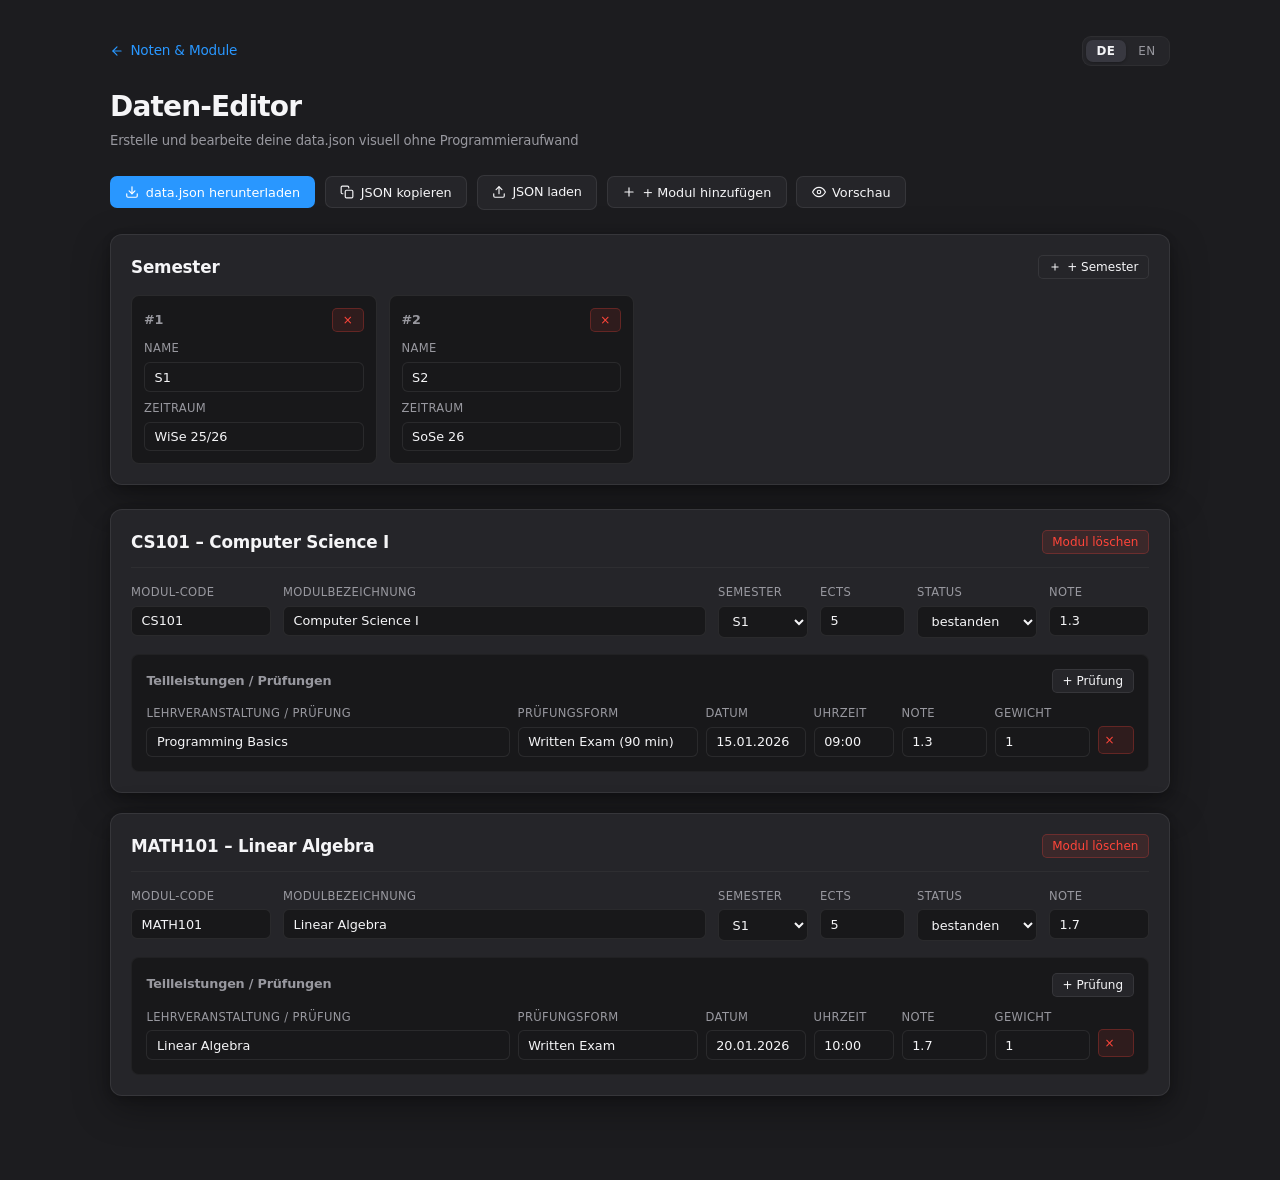
==== editor.html @ 687e47d4 "Initial commit" ====
<!DOCTYPE html>
<html lang="de">
<head>
  <meta charset="UTF-8">
  <meta name="viewport" content="width=device-width, initial-scale=1.0, viewport-fit=cover">
  <title>Data Editor – Noten &amp; Module</title>
  <link rel="icon" href="data:image/svg+xml,<svg xmlns=%22http://www.w3.org/2000/svg%22 viewBox=%220 0 100 100%22><text y=%22.9em%22 font-size=%2290%22>🎓</text></svg>">
  <link rel="stylesheet" href="style.css">
  <style>
    .editor-top-nav {
      display: flex;
      justify-content: space-between;
      align-items: center;
      margin-bottom: 1.25rem;
    }

    .nav-back-link {
      display: inline-flex;
      align-items: center;
      gap: 0.4rem;
      font-size: 0.85rem;
      font-weight: 500;
      color: var(--accent);
      text-decoration: none;
      transition: color 0.15s ease;
    }

    .nav-back-link:hover {
      color: var(--accent-hover);
    }

    .action-bar {
      display: flex;
      flex-wrap: wrap;
      gap: 0.6rem;
      margin-bottom: 1.5rem;
      align-items: center;
    }

    .btn {
      font-family: var(--font-system);
      font-size: 0.8rem;
      font-weight: 500;
      padding: 0.45rem 0.9rem;
      border-radius: 7px;
      cursor: pointer;
      display: inline-flex;
      align-items: center;
      gap: 0.4rem;
      transition: all 0.16s cubic-bezier(0.4, 0, 0.2, 1);
      border: 1px solid transparent;
      white-space: nowrap;
    }

    .btn-primary {
      background: var(--accent);
      color: #fff;
    }

    .btn-primary:hover {
      background: var(--accent-hover);
    }

    .btn-secondary {
      background: var(--bg-elevated);
      color: var(--fg);
      border-color: var(--border);
    }

    .btn-secondary:hover {
      background: var(--bg-hover);
      border-color: var(--border-focus);
    }

    .btn-danger {
      background: rgba(255, 69, 58, 0.1);
      color: #ff453a;
      border-color: rgba(255, 69, 58, 0.25);
    }

    .btn-danger:hover {
      background: rgba(255, 69, 58, 0.2);
    }

    .btn-sm {
      padding: 0.25rem 0.6rem;
      font-size: 0.75rem;
      border-radius: 5px;
    }

    .section-card {
      background: var(--bg-elevated);
      border: 1px solid var(--border);
      border-radius: 12px;
      padding: 1.25rem;
      margin-bottom: 1.5rem;
      box-shadow: var(--card-shadow);
    }

    .section-title {
      font-size: 1.05rem;
      font-weight: 700;
      margin-bottom: 1rem;
      display: flex;
      justify-content: space-between;
      align-items: center;
      color: var(--fg);
    }

    .semesters-grid {
      display: grid;
      grid-template-columns: repeat(auto-fill, minmax(200px, 1fr));
      gap: 0.75rem;
    }

    .semester-item {
      background: var(--bg-inset);
      border: 1px solid var(--border);
      border-radius: 8px;
      padding: 0.75rem;
      display: flex;
      flex-direction: column;
      gap: 0.5rem;
      position: relative;
    }

    .semester-item-header {
      display: flex;
      justify-content: space-between;
      align-items: center;
      font-size: 0.8rem;
      font-weight: 600;
      color: var(--fg-secondary);
    }

    .form-group {
      display: flex;
      flex-direction: column;
      gap: 0.3rem;
    }

    .form-label {
      font-size: 0.72rem;
      font-weight: 500;
      color: var(--fg-secondary);
      text-transform: uppercase;
      letter-spacing: 0.03em;
    }

    .form-input, .form-select {
      font-family: var(--font-system);
      font-size: 0.8rem;
      background: var(--bg-inset);
      color: var(--fg);
      border: 1px solid var(--border);
      border-radius: 6px;
      padding: 0.4rem 0.6rem;
      outline: none;
      transition: all 0.15s ease;
      width: 100%;
    }

    .form-input:focus, .form-select:focus {
      background: var(--bg-hover);
      border-color: var(--border-focus);
      box-shadow: 0 0 0 2px rgba(41, 151, 255, 0.2);
    }

    .module-card {
      background: var(--bg-elevated);
      border: 1px solid var(--border);
      border-radius: 12px;
      padding: 1.25rem;
      margin-bottom: 1.25rem;
      box-shadow: var(--card-shadow);
      display: flex;
      flex-direction: column;
      gap: 1rem;
    }

    .module-card-header {
      display: flex;
      justify-content: space-between;
      align-items: flex-start;
      border-bottom: 1px solid var(--border-subtle);
      padding-bottom: 0.75rem;
      gap: 1rem;
    }

    .module-card-title {
      font-size: 1.05rem;
      font-weight: 700;
      color: var(--fg);
    }

    .module-fields-grid {
      display: grid;
      grid-template-columns: 140px 1fr 90px 85px 120px 100px;
      gap: 0.75rem;
    }

    .sub-exams-container {
      background: var(--bg-inset);
      border: 1px solid var(--border-subtle);
      border-radius: 8px;
      padding: 0.9rem;
      display: flex;
      flex-direction: column;
      gap: 0.75rem;
    }

    .sub-exams-header {
      display: flex;
      justify-content: space-between;
      align-items: center;
      font-size: 0.8rem;
      font-weight: 600;
      color: var(--fg-secondary);
    }

    .sub-exam-row {
      display: grid;
      grid-template-columns: 1fr 180px 100px 80px 85px 95px 36px;
      gap: 0.5rem;
      align-items: center;
    }

    .preview-box {
      background: var(--bg-inset);
      border: 1px solid var(--border);
      border-radius: 8px;
      padding: 1rem;
      font-family: monospace;
      font-size: 0.78rem;
      color: var(--fg);
      max-height: 380px;
      overflow-y: auto;
      white-space: pre;
      line-height: 1.4;
    }

    .toast {
      position: fixed;
      bottom: 2rem;
      right: 2rem;
      background: var(--bg-active);
      color: var(--fg);
      border: 1px solid var(--border);
      padding: 0.65rem 1.1rem;
      border-radius: 8px;
      font-size: 0.85rem;
      font-weight: 500;
      box-shadow: 0 8px 24px rgba(0, 0, 0, 0.4);
      opacity: 0;
      transform: translateY(10px);
      transition: all 0.2s cubic-bezier(0.2, 0.8, 0.2, 1);
      pointer-events: none;
      z-index: 1000;
    }

    .toast.show {
      opacity: 1;
      transform: translateY(0);
    }

    @media (max-width: 900px) {
      .module-fields-grid {
        grid-template-columns: 1fr 1fr;
      }
      .sub-exam-row {
        grid-template-columns: 1fr 1fr;
        padding-bottom: 0.75rem;
        border-bottom: 1px solid var(--border-subtle);
      }
    }

    @media (max-width: 680px) {
      .module-fields-grid {
        grid-template-columns: 1fr;
      }
      .sub-exam-row {
        grid-template-columns: 1fr;
      }
      .action-bar {
        flex-direction: column;
        align-items: stretch;
      }
      .action-bar .btn {
        justify-content: center;
      }
    }
  </style>
</head>
<body>

  <div class="container">
    <div class="editor-top-nav">
      <a href="index.html" class="nav-back-link" id="navBackLink">
        <svg width="14" height="14" viewBox="0 0 24 24" fill="none" stroke="currentColor" stroke-width="2" stroke-linecap="round" stroke-linejoin="round">
          <line x1="19" y1="12" x2="5" y2="12"></line>
          <polyline points="12 19 5 12 12 5"></polyline>
        </svg>
        <span id="backText">Noten &amp; Module</span>
      </a>

      <div class="segmented-control lang-toggle" id="langToggle">
        <button class="seg-btn active" data-lang="de">DE</button>
        <button class="seg-btn" data-lang="en">EN</button>
      </div>
    </div>

    <header class="page-header">
      <div>
        <h1 id="pageTitle">Daten-Editor</h1>
        <p class="subtitle" id="pageSubtitle">Erstelle und bearbeite deine data.json visuell ohne Programmieraufwand</p>
      </div>
    </header>

    <div class="action-bar">
      <button class="btn btn-primary" id="btnDownload">
        <svg width="14" height="14" viewBox="0 0 24 24" fill="none" stroke="currentColor" stroke-width="2" stroke-linecap="round" stroke-linejoin="round">
          <path d="M21 15v4a2 2 0 0 1-2 2H5a2 2 0 0 1-2-2v-4"></path>
          <polyline points="7 10 12 15 17 10"></polyline>
          <line x1="12" y1="15" x2="12" y2="3"></line>
        </svg>
        <span id="btnDownloadText">data.json herunterladen</span>
      </button>

      <button class="btn btn-secondary" id="btnCopy">
        <svg width="14" height="14" viewBox="0 0 24 24" fill="none" stroke="currentColor" stroke-width="2" stroke-linecap="round" stroke-linejoin="round">
          <rect x="9" y="9" width="13" height="13" rx="2" ry="2"></rect>
          <path d="M5 15H4a2 2 0 0 1-2-2V4a2 2 0 0 1 2-2h9a2 2 0 0 1 2 2v1"></path>
        </svg>
        <span id="btnCopyText">JSON kopieren</span>
      </button>

      <label class="btn btn-secondary" style="cursor: pointer;">
        <svg width="14" height="14" viewBox="0 0 24 24" fill="none" stroke="currentColor" stroke-width="2" stroke-linecap="round" stroke-linejoin="round">
          <path d="M21 15v4a2 2 0 0 1-2 2H5a2 2 0 0 1-2-2v-4"></path>
          <polyline points="17 8 12 3 7 8"></polyline>
          <line x1="12" y1="3" x2="12" y2="15"></line>
        </svg>
        <span id="btnImportText">JSON laden</span>
        <input type="file" id="fileInput" accept=".json" style="display: none;">
      </label>

      <button class="btn btn-secondary" id="btnAddModule">
        <svg width="14" height="14" viewBox="0 0 24 24" fill="none" stroke="currentColor" stroke-width="2" stroke-linecap="round" stroke-linejoin="round">
          <line x1="12" y1="5" x2="12" y2="19"></line>
          <line x1="5" y1="12" x2="19" y2="12"></line>
        </svg>
        <span id="btnAddModuleText">+ Modul hinzufügen</span>
      </button>

      <button class="btn btn-secondary" id="btnTogglePreview">
        <svg width="14" height="14" viewBox="0 0 24 24" fill="none" stroke="currentColor" stroke-width="2" stroke-linecap="round" stroke-linejoin="round">
          <path d="M1 12s4-8 11-8 11 8 11 8-4 8-11 8-11-8-11-8z"></path>
          <circle cx="12" cy="12" r="3"></circle>
        </svg>
        <span id="btnPreviewText">Vorschau</span>
      </button>
    </div>

    <section class="section-card">
      <div class="section-title">
        <span id="semestersTitle">Semester</span>
        <button class="btn btn-secondary btn-sm" id="btnAddSemester">
          <svg width="12" height="12" viewBox="0 0 24 24" fill="none" stroke="currentColor" stroke-width="2">
            <line x1="12" y1="5" x2="12" y2="19"></line>
            <line x1="5" y1="12" x2="19" y2="12"></line>
          </svg>
          <span id="btnAddSemesterText">+ Semester</span>
        </button>
      </div>
      <div class="semesters-grid" id="semestersContainer"></div>
    </section>

    <section id="modulesContainer"></section>

    <section class="section-card" id="previewSection" style="display: none;">
      <div class="section-title">
        <span>JSON Preview</span>
      </div>
      <div class="preview-box" id="jsonPreview"></div>
    </section>
  </div>

  <div class="toast" id="toast"></div>

  <script>
    let currentLang = localStorage.getItem('lang') || 'de';

    const I18N = {
      de: {
        back: 'Noten & Module',
        title: 'Daten-Editor',
        subtitle: 'Erstelle und bearbeite deine data.json visuell ohne Programmieraufwand',
        downloadJson: 'data.json herunterladen',
        copyJson: 'JSON kopieren',
        importJson: 'JSON laden',
        addModule: '+ Modul hinzufügen',
        previewJson: 'Vorschau',
        hidePreview: 'Vorschau ausblenden',
        semestersTitle: 'Semester',
        addSemester: '+ Semester',
        semesterName: 'Name',
        semesterPeriod: 'Zeitraum',
        moduleCode: 'Modul-Code',
        moduleName: 'Modulbezeichnung',
        semester: 'Semester',
        ects: 'ECTS',
        status: 'Status',
        grade: 'Note',
        statusPassed: 'bestanden',
        statusRecognized: 'anerkannt',
        statusOpen: 'offen',
        subExams: 'Teilleistungen / Prüfungen',
        addExam: '+ Prüfung',
        examName: 'Lehrveranstaltung / Prüfung',
        examFormat: 'Prüfungsform',
        examDate: 'Datum',
        examTime: 'Uhrzeit',
        examGrade: 'Note',
        examWeight: 'Gewicht',
        deleteModule: 'Modul löschen',
        deleteExam: 'Löschen',
        deleteSemester: 'Löschen',
        copied: 'data.json in die Zwischenablage kopiert!',
        imported: 'JSON-Datei erfolgreich geladen!',
        invalidJson: 'Fehler: Ungültiges JSON-Format.'
      },
      en: {
        back: 'Grades & Modules',
        title: 'Data Editor',
        subtitle: 'Visually create and customize your data.json without writing code',
        downloadJson: 'Download data.json',
        copyJson: 'Copy JSON',
        importJson: 'Load JSON',
        addModule: '+ Add Module',
        previewJson: 'Preview JSON',
        hidePreview: 'Hide Preview',
        semestersTitle: 'Semesters',
        addSemester: '+ Semester',
        semesterName: 'Name',
        semesterPeriod: 'Period',
        moduleCode: 'Module Code',
        moduleName: 'Module Title',
        semester: 'Semester',
        ects: 'ECTS',
        status: 'Status',
        grade: 'Grade',
        statusPassed: 'passed',
        statusRecognized: 'recognized',
        statusOpen: 'pending',
        subExams: 'Sub-assessments / Exams',
        addExam: '+ Exam',
        examName: 'Course / Exam Title',
        examFormat: 'Assessment Format',
        examDate: 'Date',
        examTime: 'Time',
        examGrade: 'Grade',
        examWeight: 'Weight',
        deleteModule: 'Delete Module',
        deleteExam: 'Delete',
        deleteSemester: 'Delete',
        copied: 'data.json copied to clipboard!',
        imported: 'JSON file loaded successfully!',
        invalidJson: 'Error: Invalid JSON format.'
      }
    };

    function t(key) {
      const dict = I18N[currentLang] || I18N.de;
      return dict[key] || I18N.de[key] || key;
    }

    let state = {
      semesters: [
        { id: 1, name: "S1", period: "WiSe 25/26" },
        { id: 2, name: "S2", period: "SoSe 26" }
      ],
      modules: [
        {
          code: "CS101",
          name: "Computer Science I",
          semester: 1,
          ects: 5,
          grade: "1.3",
          status: "bestanden",
          subjects: [
            {
              name: "Programming Basics",
              format: "Written Exam (90 min)",
              date: "15.01.2026",
              time: "09:00",
              grade: "1.3",
              weight: 1.0
            }
          ]
        },
        {
          code: "MATH101",
          name: "Linear Algebra",
          semester: 1,
          ects: 5,
          grade: "1.7",
          status: "bestanden",
          subjects: [
            {
              name: "Linear Algebra",
              format: "Written Exam",
              date: "20.01.2026",
              time: "10:00",
              grade: "1.7",
              weight: 1.0
            }
          ]
        }
      ]
    };

    function showToast(msg) {
      const el = document.getElementById('toast');
      el.textContent = msg;
      el.classList.add('show');
      setTimeout(() => el.classList.remove('show'), 2400);
    }

    function applyTranslations() {
      document.documentElement.lang = currentLang;
      document.title = `${t('title')} – ${t('back')}`;
      document.getElementById('backText').textContent = t('back');
      document.getElementById('pageTitle').textContent = t('title');
      document.getElementById('pageSubtitle').textContent = t('subtitle');
      document.getElementById('btnDownloadText').textContent = t('downloadJson');
      document.getElementById('btnCopyText').textContent = t('copyJson');
      document.getElementById('btnImportText').textContent = t('importJson');
      document.getElementById('btnAddModuleText').textContent = t('addModule');
      document.getElementById('semestersTitle').textContent = t('semestersTitle');
      document.getElementById('btnAddSemesterText').textContent = t('addSemester');

      const isPreviewOpen = document.getElementById('previewSection').style.display !== 'none';
      document.getElementById('btnPreviewText').textContent = isPreviewOpen ? t('hidePreview') : t('previewJson');

      document.querySelectorAll('#langToggle .seg-btn').forEach(b => {
        b.classList.toggle('active', b.getAttribute('data-lang') === currentLang);
      });
    }

    function renderSemesters() {
      const container = document.getElementById('semestersContainer');
      container.innerHTML = state.semesters.map((s, idx) => `
        <div class="semester-item">
          <div class="semester-item-header">
            <span>#${s.id}</span>
            <button class="btn btn-danger btn-sm" onclick="removeSemester(${idx})" title="${t('deleteSemester')}">
              &times;
            </button>
          </div>
          <div class="form-group">
            <label class="form-label">${t('semesterName')}</label>
            <input type="text" class="form-input" value="${s.name || ''}" placeholder="z.B. S1" oninput="updateSemester(${idx}, 'name', this.value)">
          </div>
          <div class="form-group">
            <label class="form-label">${t('semesterPeriod')}</label>
            <input type="text" class="form-input" value="${s.period || ''}" placeholder="z.B. WiSe 25/26" oninput="updateSemester(${idx}, 'period', this.value)">
          </div>
        </div>
      `).join('');
    }

    function updateSemester(idx, field, val) {
      state.semesters[idx][field] = val;
      updatePreview();
    }

    function addSemester() {
      const nextId = state.semesters.length > 0 ? Math.max(...state.semesters.map(s => s.id)) + 1 : 1;
      state.semesters.push({ id: nextId, name: `S${nextId}`, period: "" });
      renderSemesters();
      renderModules();
      updatePreview();
    }

    function removeSemester(idx) {
      state.semesters.splice(idx, 1);
      renderSemesters();
      renderModules();
      updatePreview();
    }

    function renderModules() {
      const container = document.getElementById('modulesContainer');
      container.innerHTML = state.modules.map((m, mIdx) => {
        const semesterOptions = state.semesters.map(s => `
          <option value="${s.id}" ${Number(m.semester) === Number(s.id) ? 'selected' : ''}>${s.name || 'S' + s.id}</option>
        `).join('');

        const subRows = (m.subjects || []).map((sub, sIdx) => `
          <div class="sub-exam-row">
            <div class="form-group">
              <label class="form-label">${t('examName')}</label>
              <input type="text" class="form-input" value="${sub.name || ''}" placeholder="${t('examName')}" oninput="updateSubExam(${mIdx}, ${sIdx}, 'name', this.value)">
            </div>
            <div class="form-group">
              <label class="form-label">${t('examFormat')}</label>
              <input type="text" class="form-input" value="${sub.format || ''}" placeholder="Klausur / Projekt" oninput="updateSubExam(${mIdx}, ${sIdx}, 'format', this.value)">
            </div>
            <div class="form-group">
              <label class="form-label">${t('examDate')}</label>
              <input type="text" class="form-input" value="${sub.date || ''}" placeholder="15.01.2026" oninput="updateSubExam(${mIdx}, ${sIdx}, 'date', this.value)">
            </div>
            <div class="form-group">
              <label class="form-label">${t('examTime')}</label>
              <input type="text" class="form-input" value="${sub.time || ''}" placeholder="09:00" oninput="updateSubExam(${mIdx}, ${sIdx}, 'time', this.value)">
            </div>
            <div class="form-group">
              <label class="form-label">${t('examGrade')}</label>
              <input type="text" class="form-input" value="${sub.grade || ''}" placeholder="1.3" oninput="updateSubExam(${mIdx}, ${sIdx}, 'grade', this.value)">
            </div>
            <div class="form-group">
              <label class="form-label">${t('examWeight')}</label>
              <input type="number" step="0.05" min="0" max="1" class="form-input" value="${sub.weight !== undefined ? sub.weight : 1}" oninput="updateSubExam(${mIdx}, ${sIdx}, 'weight', parseFloat(this.value) || 0)">
            </div>
            <button class="btn btn-danger btn-sm" style="margin-top: 1.15rem; height: 28px; padding: 0 6px;" onclick="removeSubExam(${mIdx}, ${sIdx})" title="${t('deleteExam')}">&times;</button>
          </div>
        `).join('');

        return `
          <div class="module-card">
            <div class="module-card-header">
              <div>
                <div class="module-card-title">${m.code || 'CODE'} – ${m.name || t('moduleName')}</div>
              </div>
              <button class="btn btn-danger btn-sm" onclick="removeModule(${mIdx})">
                ${t('deleteModule')}
              </button>
            </div>

            <div class="module-fields-grid">
              <div class="form-group">
                <label class="form-label">${t('moduleCode')}</label>
                <input type="text" class="form-input" value="${m.code || ''}" placeholder="CS101" oninput="updateModule(${mIdx}, 'code', this.value)">
              </div>
              <div class="form-group">
                <label class="form-label">${t('moduleName')}</label>
                <input type="text" class="form-input" value="${m.name || ''}" placeholder="Computer Science I" oninput="updateModule(${mIdx}, 'name', this.value)">
              </div>
              <div class="form-group">
                <label class="form-label">${t('semester')}</label>
                <select class="form-select" onchange="updateModule(${mIdx}, 'semester', parseInt(this.value, 10))">
                  ${semesterOptions}
                </select>
              </div>
              <div class="form-group">
                <label class="form-label">${t('ects')}</label>
                <input type="number" class="form-input" value="${m.ects || 5}" oninput="updateModule(${mIdx}, 'ects', parseInt(this.value, 10) || 0)">
              </div>
              <div class="form-group">
                <label class="form-label">${t('status')}</label>
                <select class="form-select" onchange="updateModule(${mIdx}, 'status', this.value)">
                  <option value="bestanden" ${m.status === 'bestanden' ? 'selected' : ''}>${t('statusPassed')}</option>
                  <option value="anerkannt" ${m.status === 'anerkannt' ? 'selected' : ''}>${t('statusRecognized')}</option>
                  <option value="offen" ${m.status === 'offen' ? 'selected' : ''}>${t('statusOpen')}</option>
                </select>
              </div>
              <div class="form-group">
                <label class="form-label">${t('grade')}</label>
                <input type="text" class="form-input" value="${m.grade || ''}" placeholder="1.4" oninput="updateModule(${mIdx}, 'grade', this.value)">
              </div>
            </div>

            <div class="sub-exams-container">
              <div class="sub-exams-header">
                <span>${t('subExams')}</span>
                <button class="btn btn-secondary btn-sm" onclick="addSubExam(${mIdx})">
                  ${t('addExam')}
                </button>
              </div>
              ${subRows}
            </div>
          </div>
        `;
      }).join('');
    }

    function updateModule(mIdx, field, val) {
      state.modules[mIdx][field] = val;
      updatePreview();
    }

    function addModule() {
      const firstSem = state.semesters.length > 0 ? state.semesters[0].id : 1;
      state.modules.push({
        code: "NEW" + (state.modules.length + 1),
        name: "New Module",
        semester: firstSem,
        ects: 5,
        grade: "",
        status: "bestanden",
        subjects: [
          {
            name: "Course 1",
            format: "Exam",
            date: "",
            time: "",
            grade: "",
            weight: 1.0
          }
        ]
      });
      renderModules();
      updatePreview();
    }

    function removeModule(mIdx) {
      state.modules.splice(mIdx, 1);
      renderModules();
      updatePreview();
    }

    function addSubExam(mIdx) {
      state.modules[mIdx].subjects = state.modules[mIdx].subjects || [];
      state.modules[mIdx].subjects.push({
        name: "Course Part",
        format: "Exam",
        date: "",
        time: "",
        grade: "",
        weight: 1.0
      });
      renderModules();
      updatePreview();
    }

    function updateSubExam(mIdx, sIdx, field, val) {
      state.modules[mIdx].subjects[sIdx][field] = val;
      updatePreview();
    }

    function removeSubExam(mIdx, sIdx) {
      state.modules[mIdx].subjects.splice(sIdx, 1);
      renderModules();
      updatePreview();
    }

    function getCleanData() {
      return {
        semesters: state.semesters.map(s => ({
          id: Number(s.id),
          name: s.name || `S${s.id}`,
          period: s.period || ""
        })),
        modules: state.modules.map(m => ({
          code: m.code || "",
          name: m.name || "",
          semester: Number(m.semester) || 1,
          ects: Number(m.ects) || 0,
          grade: m.grade || "",
          status: m.status || "bestanden",
          subjects: (m.subjects || []).map(sub => ({
            name: sub.name || "",
            format: sub.format || "",
            date: sub.date || "",
            time: sub.time || "",
            grade: sub.grade || "",
            weight: sub.weight !== undefined ? Number(sub.weight) : 1
          }))
        }))
      };
    }

    function updatePreview() {
      const pre = document.getElementById('jsonPreview');
      if (pre) {
        pre.textContent = JSON.stringify(getCleanData(), null, 2);
      }
    }

    document.addEventListener('DOMContentLoaded', () => {
      applyTranslations();
      renderSemesters();
      renderModules();
      updatePreview();

      document.getElementById('langToggle').addEventListener('click', (e) => {
        const btn = e.target.closest('.seg-btn');
        if (!btn) return;
        const newLang = btn.getAttribute('data-lang');
        if (newLang === currentLang) return;
        currentLang = newLang;
        localStorage.setItem('lang', currentLang);
        applyTranslations();
        renderSemesters();
        renderModules();
      });

      document.getElementById('btnAddSemester').addEventListener('click', addSemester);
      document.getElementById('btnAddModule').addEventListener('click', addModule);

      document.getElementById('btnTogglePreview').addEventListener('click', () => {
        const sec = document.getElementById('previewSection');
        const isHidden = sec.style.display === 'none';
        sec.style.display = isHidden ? 'block' : 'none';
        document.getElementById('btnPreviewText').textContent = isHidden ? t('hidePreview') : t('previewJson');
        if (isHidden) updatePreview();
      });

      document.getElementById('btnCopy').addEventListener('click', () => {
        const dataStr = JSON.stringify(getCleanData(), null, 2);
        navigator.clipboard.writeText(dataStr).then(() => {
          showToast(t('copied'));
        });
      });

      document.getElementById('btnDownload').addEventListener('click', () => {
        const dataStr = JSON.stringify(getCleanData(), null, 2);
        const blob = new Blob([dataStr], { type: 'application/json' });
        const url = URL.createObjectURL(blob);
        const a = document.createElement('a');
        a.href = url;
        a.download = 'data.json';
        a.click();
        URL.revokeObjectURL(url);
      });

      document.getElementById('fileInput').addEventListener('change', (e) => {
        const file = e.target.files[0];
        if (!file) return;
        const reader = new FileReader();
        reader.onload = (evt) => {
          try {
            const parsed = JSON.parse(evt.target.result);
            if (!parsed.modules || !Array.isArray(parsed.modules)) {
              throw new Error('Missing modules');
            }
            state.semesters = Array.isArray(parsed.semesters) ? parsed.semesters : [];
            state.modules = parsed.modules;
            renderSemesters();
            renderModules();
            updatePreview();
            showToast(t('imported'));
          } catch (err) {
            alert(t('invalidJson'));
          }
        };
        reader.readAsText(file);
      });
    });
  </script>
</body>
</html>
---- style.css ----
:root {
      --bg: #1c1c1f;
      --bg-elevated: #252529;
      --bg-hover: #2f2f35;
      --bg-inset: #18181a;
      --bg-active: #383840;

      --fg: #f5f5f7;
      --fg-secondary: #98989f;
      --fg-tertiary: #686870;

      --border: rgba(255, 255, 255, 0.08);
      --border-subtle: rgba(255, 255, 255, 0.04);
      --border-focus: rgba(41, 151, 255, 0.6);

      --accent: #2997ff;
      --accent-hover: #47a6ff;
      --accent-subtle: rgba(41, 151, 255, 0.12);

      --status-green: #30d158;
      --status-green-bg: rgba(48, 209, 88, 0.12);

      --status-orange: #ff9f0a;
      --status-orange-bg: rgba(255, 159, 10, 0.12);

      --card-shadow: 0 12px 36px rgba(0, 0, 0, 0.35), 0 2px 8px rgba(0, 0, 0, 0.2);

      
      --font-system: -apple-system, BlinkMacSystemFont, "SF Pro Text", "SF Pro Display", -ui-sans-serif, system-ui, sans-serif;
    }

    * {
      box-sizing: border-box;
      margin: 0;
      padding: 0;
      -webkit-tap-highlight-color: transparent;
    }

    body {
      font-family: var(--font-system);
      background-color: var(--bg);
      color: var(--fg);
      line-height: 1.47059;
      letter-spacing: -0.012em;
      padding: 2.25rem 1.25rem 4rem;
      -webkit-font-smoothing: antialiased;
      -moz-osx-font-smoothing: grayscale;
    }

    .container {
      max-width: 1060px;
      margin: 0 auto;
    }

    .tabular {
      font-variant-numeric: tabular-nums;
      letter-spacing: -0.01em;
    }

    
    header.page-header {
      display: flex;
      justify-content: space-between;
      align-items: flex-start;
      margin-bottom: 1.5rem;
      gap: 1rem;
    }

    h1 {
      font-size: 1.75rem;
      font-weight: 700;
      letter-spacing: -0.03em;
      color: var(--fg);
    }

    .subtitle {
      font-size: 0.825rem;
      color: var(--fg-secondary);
      margin-top: 0.25rem;
    }

    .lang-toggle .seg-btn {
      padding: 0.25rem 0.65rem;
      font-size: 0.745rem;
      letter-spacing: 0.04em;
    }

    
    .controls-wrapper {
      display: flex;
      flex-direction: column;
      gap: 0.75rem;
      margin-bottom: 1.25rem;
    }

    .segmented-control {
      display: inline-flex;
      background: var(--bg-elevated);
      border: 1px solid var(--border-subtle);
      padding: 3px;
      border-radius: 9px;
      gap: 2px;
      max-width: 100%;
    }

    .segmented-control.scrollable {
      overflow-x: auto;
      scrollbar-width: none;
      -webkit-overflow-scrolling: touch;
    }

    .segmented-control.scrollable::-webkit-scrollbar {
      display: none;
    }

    .seg-btn {
      font-family: var(--font-system);
      background: transparent;
      border: none;
      color: var(--fg-secondary);
      padding: 0.42rem 1rem;
      border-radius: 7px;
      font-size: 0.8rem;
      font-weight: 500;
      cursor: pointer;
      white-space: nowrap;
      transition: all 0.16s cubic-bezier(0.4, 0, 0.2, 1);
    }

    .seg-btn:hover {
      color: var(--fg);
    }

    .seg-btn.active {
      background: var(--bg-active);
      color: var(--fg);
      font-weight: 600;
      box-shadow: 0 1px 3px rgba(0, 0, 0, 0.3);
    }

    .sub-toolbar {
      display: flex;
      justify-content: space-between;
      align-items: center;
      flex-wrap: wrap;
      gap: 0.75rem;
    }

    .search-box {
      position: relative;
      flex-grow: 1;
      max-width: 240px;
    }

    .search-input {
      width: 100%;
      background: var(--bg-elevated);
      border: 1px solid var(--border);
      color: var(--fg);
      padding: 0.4rem 0.75rem 0.4rem 2rem;
      border-radius: 8px;
      font-size: 0.8rem;
      font-family: var(--font-system);
      outline: none;
      transition: all 0.2s ease;
    }

    .search-input::placeholder {
      color: var(--fg-tertiary);
    }

    .search-input:focus {
      background: var(--bg-hover);
      border-color: var(--border-focus);
      box-shadow: 0 0 0 3px rgba(41, 151, 255, 0.2);
    }

    .search-icon {
      position: absolute;
      left: 0.65rem;
      top: 50%;
      transform: translateY(-50%);
      width: 13px;
      height: 13px;
      color: var(--fg-tertiary);
      pointer-events: none;
    }

    
    .card {
      background: var(--bg-elevated);
      border: 1px solid var(--border);
      border-radius: 12px;
      box-shadow: var(--card-shadow);
      overflow: hidden;
      margin-bottom: 1.25rem;
    }

    .table-scroll-wrapper {
      width: 100%;
      overflow-x: auto;
      -webkit-overflow-scrolling: touch;
    }

    table {
      width: 100%;
      border-collapse: collapse;
      table-layout: fixed;
      font-size: 0.835rem;
      text-align: left;
    }

    
    .tbl-exams { min-width: 900px; }
    .tbl-exams col.c-date   { width: 95px; }
    .tbl-exams col.c-time   { width: 95px; }
    .tbl-exams col.c-subj   { width: auto; min-width: 210px; }
    .tbl-exams col.c-mod    { width: 100px; }
    .tbl-exams col.c-form   { width: 255px; }
    .tbl-exams col.c-grade  { width: 145px; }

    
    .tbl-modules { min-width: 900px; }
    .tbl-modules col.c-code   { width: 115px; }
    .tbl-modules col.c-name   { width: auto; min-width: 360px; }
    .tbl-modules col.c-sem    { width: 75px; }
    .tbl-modules col.c-ects   { width: 85px; }
    .tbl-modules col.c-grade  { width: 140px; }
    .tbl-modules col.c-action { width: 95px; }

    tfoot tr.summary-row td {
      background: var(--bg-inset);
      border-top: 1px solid var(--border);
      font-weight: 600;
      font-size: 0.8rem;
      color: var(--fg);
      padding: 0.65rem 0.9rem;
    }

    thead th {
      background: var(--bg-inset);
      color: var(--fg-secondary);
      font-weight: 600;
      text-transform: uppercase;
      font-size: 0.685rem;
      letter-spacing: 0.05em;
      padding: 0.65rem 0.9rem;
      border-bottom: 1px solid var(--border);
      user-select: none;
    }

    tr.semester-group-header td {
      background: rgba(255, 255, 255, 0.02);
      font-weight: 600;
      font-size: 0.775rem;
      color: var(--fg);
      padding: 0.55rem 0.9rem;
      border-top: 1px solid var(--border);
      border-bottom: 1px solid var(--border-subtle);
    }

    tbody tr.main-row {
      border-bottom: 1px solid var(--border-subtle);
      transition: background-color 0.15s ease;
    }

    tbody tr.main-row:last-child {
      border-bottom: none;
    }

    tbody tr.main-row:hover {
      background-color: var(--bg-hover);
    }

    tbody td {
      padding: 0.75rem 0.9rem;
      vertical-align: middle;
      line-height: 1.35;
    }

    .cell-wrap {
      white-space: normal;
      word-break: normal;
      overflow-wrap: break-word;
      hyphens: auto;
    }

    .cell-nowrap {
      white-space: nowrap;
    }

    .text-secondary {
      color: var(--fg-secondary);
      font-size: 0.785rem;
    }

    .text-tertiary {
      color: var(--fg-tertiary);
    }

    .font-semibold {
      font-weight: 600;
      color: var(--fg);
    }

    
    .code-link {
      font-family: var(--font-system);
      font-size: 0.775rem;
      font-weight: 600;
      color: var(--accent);
      background: var(--accent-subtle);
      border: 1px solid rgba(41, 151, 255, 0.22);
      padding: 0.18rem 0.45rem;
      border-radius: 5px;
      cursor: pointer;
      display: inline-block;
      transition: all 0.15s ease;
      white-space: nowrap;
    }

    .code-link:hover {
      background: rgba(41, 151, 255, 0.25);
      color: var(--accent-hover);
      border-color: rgba(41, 151, 255, 0.4);
    }

    .subj-link {
      font-family: var(--font-system);
      font-size: 0.835rem;
      font-weight: 600;
      color: var(--fg);
      background: transparent;
      border: none;
      cursor: pointer;
      padding: 0;
      text-align: left;
      transition: color 0.15s ease;
      display: inline-flex;
      align-items: center;
      gap: 0.3rem;
    }

    .subj-link:hover {
      color: var(--accent);
    }

    .subj-link-icon {
      opacity: 0;
      width: 10px;
      height: 10px;
      color: var(--accent);
      transition: all 0.15s ease;
      transform: translateX(-3px);
    }

    .subj-link:hover .subj-link-icon {
      opacity: 1;
      transform: translateX(0);
    }

    
    @keyframes appleRowGlow {
      0% {
        background-color: rgba(41, 151, 255, 0.35);
      }
      60% {
        background-color: rgba(41, 151, 255, 0.12);
      }
      100% {
        background-color: transparent;
      }
    }

    .highlight-glow {
      animation: appleRowGlow 1.8s cubic-bezier(0.2, 0.8, 0.2, 1) forwards !important;
    }

    
    .status-badge {
      display: inline-flex;
      align-items: center;
      gap: 0.35rem;
      font-size: 0.775rem;
      font-weight: 500;
      white-space: nowrap;
      padding: 0.18rem 0.55rem;
      border-radius: 6px;
      line-height: 1.25;
      letter-spacing: -0.01em;
    }

    .status-anerkannt {
      background-color: rgba(48, 209, 88, 0.12);
      color: var(--status-green);
      border: 1px solid rgba(48, 209, 88, 0.28);
    }

    .status-grade {
      background-color: rgba(48, 209, 88, 0.12);
      color: var(--status-green);
      border: 1px solid rgba(48, 209, 88, 0.28);
    }

    .status-badge .grade-val {
      font-weight: 600;
    }

    .format-pill {
      display: inline-block;
      font-size: 0.745rem;
      color: var(--fg-secondary);
      background: rgba(255, 255, 255, 0.04);
      border: 1px solid var(--border-subtle);
      padding: 0.18rem 0.55rem;
      border-radius: 5px;
      line-height: 1.25;
      white-space: nowrap;
    }

    .sem-tag {
      font-size: 0.685rem;
      font-weight: 600;
      color: var(--accent);
      background: var(--accent-subtle);
      padding: 0.1rem 0.3rem;
      border-radius: 4px;
      margin-right: 0.25rem;
      white-space: nowrap;
    }

    
    .expand-btn {
      font-family: var(--font-system);
      background: rgba(255, 255, 255, 0.05);
      border: 1px solid var(--border-subtle);
      color: var(--fg-secondary);
      font-size: 0.75rem;
      font-weight: 500;
      cursor: pointer;
      display: inline-flex;
      align-items: center;
      gap: 0.35rem;
      padding: 0.22rem 0.55rem;
      border-radius: 6px;
      transition: all 0.15s ease;
    }

    .expand-btn:hover {
      background: rgba(255, 255, 255, 0.1);
      color: var(--fg);
      border-color: var(--border);
    }

    .action-arrow-btn {
      background: transparent;
      border: none;
      color: var(--fg-tertiary);
      cursor: pointer;
      display: inline-flex;
      align-items: center;
      justify-content: center;
      padding: 0.25rem 0.4rem;
      border-radius: 4px;
      transition: color 0.15s ease, transform 0.15s ease;
    }

    .action-arrow-btn:hover {
      color: var(--fg);
      transform: translateX(2px);
    }

    .action-arrow-btn svg {
      width: 11px;
      height: 11px;
    }

    .chevron {
      width: 10px;
      height: 10px;
      transition: transform 0.2s cubic-bezier(0.4, 0, 0.2, 1);
    }

    .expand-btn.open .chevron {
      transform: rotate(90deg);
    }

    tr.details-row {
      display: none;
      background: var(--bg-inset);
      border-bottom: 1px solid var(--border);
    }

    tr.details-row.open {
      display: table-row;
    }

    .sub-table-container {
      padding: 0.75rem 0.9rem 0.75rem 1.8rem;
    }

    .sub-table {
      width: 100%;
      min-width: unset;
      table-layout: fixed;
      border-collapse: collapse;
      font-size: 0.785rem;
      background: var(--bg-elevated);
      border: 1px solid var(--border-subtle);
      border-radius: 7px;
      overflow: hidden;
    }

    .sub-table th {
      background: rgba(255, 255, 255, 0.02);
      border-bottom: 1px solid var(--border);
      padding: 0.45rem 0.7rem;
      font-size: 0.65rem;
      text-transform: uppercase;
      letter-spacing: 0.04em;
      color: var(--fg-secondary);
    }

    .sub-table td {
      padding: 0.55rem 0.7rem;
      border-bottom: 1px solid var(--border-subtle);
      background: transparent;
      line-height: 1.35;
    }

    .sub-table tr:last-child td {
      border-bottom: none;
    }

    .weight-tag {
      font-size: 0.7rem;
      font-weight: 600;
      color: var(--fg-secondary);
      background: rgba(255, 255, 255, 0.05);
      padding: 0.1rem 0.3rem;
      border-radius: 3px;
      border: 1px solid var(--border-subtle);
    }

    
    .empty-container {
      padding: 4.5rem 1.5rem;
      text-align: center;
    }

    .empty-icon {
      margin-bottom: 0.75rem;
      color: var(--fg-tertiary);
    }

    .empty-title {
      font-size: 1.15rem;
      font-weight: 700;
      color: var(--fg);
      letter-spacing: -0.015em;
      margin-bottom: 0.35rem;
    }

    .empty-subtitle {
      font-size: 0.85rem;
      color: var(--fg-secondary);
      max-width: 420px;
      margin: 0 auto;
      line-height: 1.4;
    }

    
    @media (max-width: 680px) {
      body {
        padding: 1rem 0.65rem 3rem;
      }

      header.page-header {
        align-items: center;
        margin-bottom: 1rem;
      }

      .lang-toggle {
        width: auto;
        flex-shrink: 0;
      }

      h1 {
        font-size: 1.35rem;
      }

      .search-box {
        max-width: 100%;
      }

      .search-input {
        font-size: 16px;
        padding: 0.5rem 0.75rem 0.5rem 2.2rem;
      }

      .sub-toolbar {
        flex-direction: column-reverse;
        align-items: stretch;
        gap: 0.6rem;
      }

      .segmented-control {
        width: 100%;
      }

      .segmented-control.scrollable {
        padding: 4px;
      }

      .seg-btn {
        padding: 0.45rem 0.85rem;
      }

      #viewToggle .seg-btn {
        flex: 1;
        text-align: center;
      }

      .card {
        border-radius: 10px;
        margin-bottom: 1rem;
      }

      tbody td {
        padding: 0.6rem 0.65rem;
        font-size: 0.785rem;
      }

      thead th {
        padding: 0.5rem 0.65rem;
        font-size: 0.65rem;
      }

      .sub-table-container {
        padding: 0.5rem 0.4rem 0.5rem 0.75rem;
      }

      .sub-table td {
        padding: 0.45rem 0.5rem;
        font-size: 0.735rem;
      }

      .sub-table th {
        padding: 0.35rem 0.5rem;
      }

      .action-arrow-btn {
        padding: 0.4rem 0.6rem;
        min-height: 32px;
      }
    }

    @media print {
      body { padding: 0; background: #fff; color: #000; }
      .controls-wrapper { display: none; }
      .card { border: 1px solid #ccc; box-shadow: none; border-radius: 0; }
      tr.details-row { display: table-row !important; }
      .expand-btn { display: none; }
    }
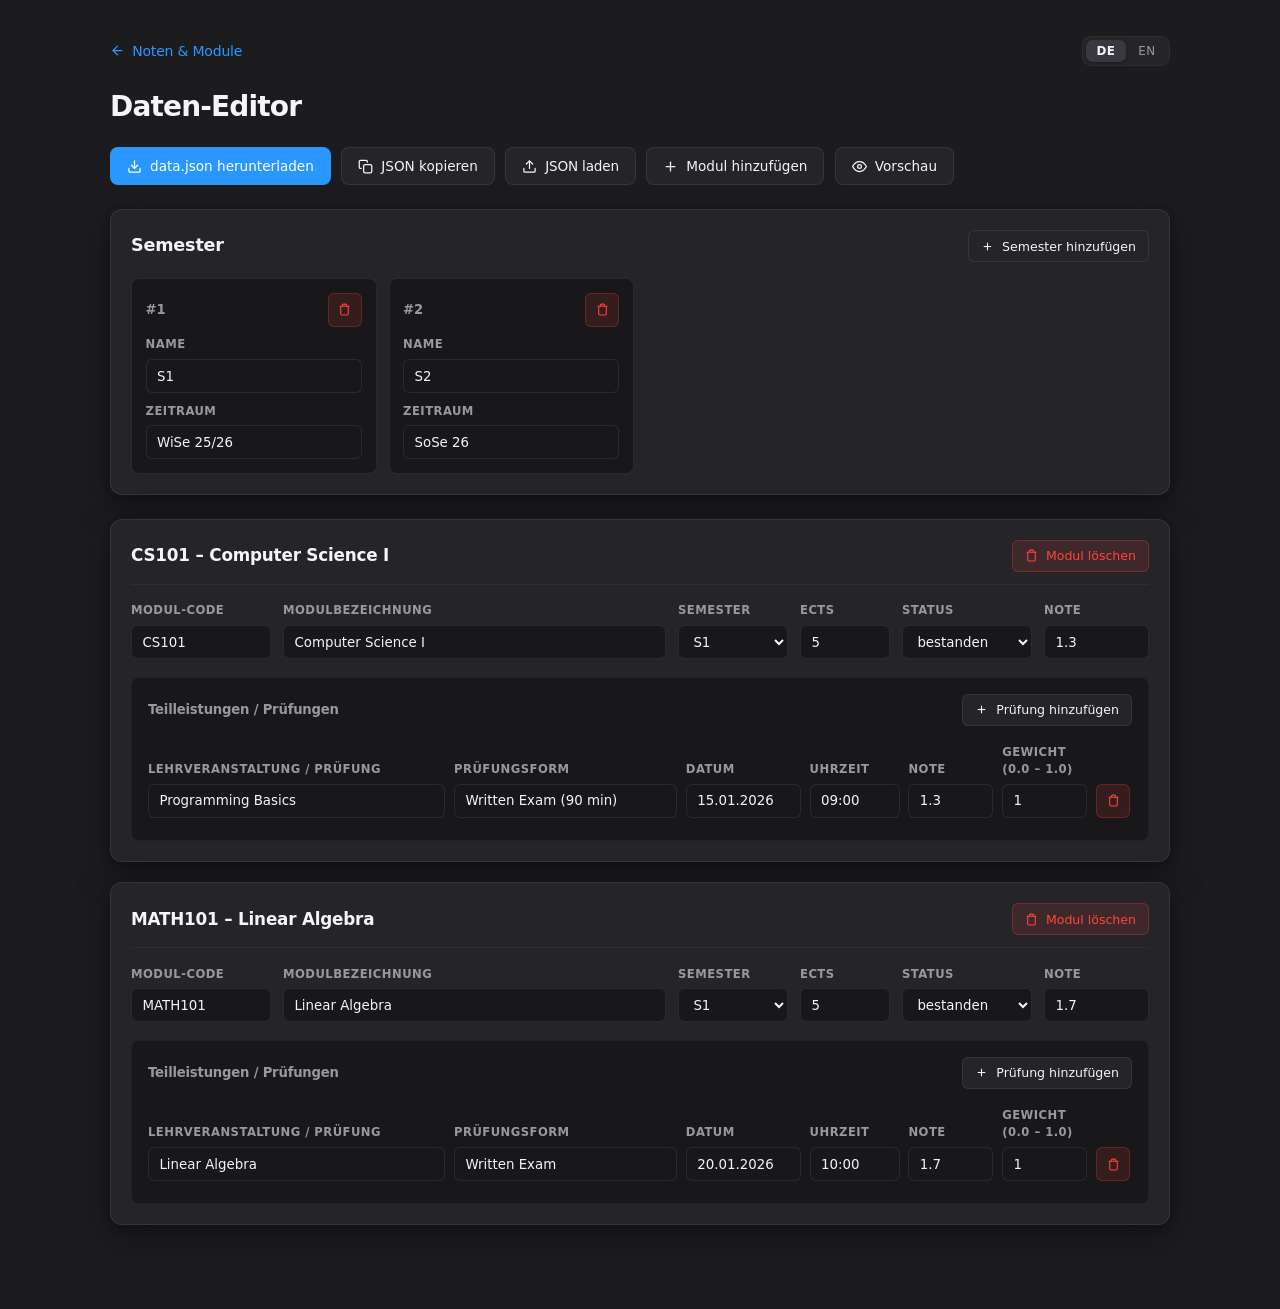
==== commit 307ecca5: "refactor: polish editor ui and live updates" ====
--- a/editor.html
+++ b/editor.html
@@ -17,8 +17,8 @@
     .nav-back-link {
       display: inline-flex;
       align-items: center;
-      gap: 0.4rem;
-      font-size: 0.85rem;
+      gap: 0.45rem;
+      font-size: 0.875rem;
       font-weight: 500;
       color: var(--accent);
       text-decoration: none;
@@ -32,24 +32,26 @@
     .action-bar {
       display: flex;
       flex-wrap: wrap;
-      gap: 0.6rem;
+      gap: 0.65rem;
       margin-bottom: 1.5rem;
       align-items: center;
     }
 
     .btn {
       font-family: var(--font-system);
-      font-size: 0.8rem;
+      font-size: 0.85rem;
       font-weight: 500;
-      padding: 0.45rem 0.9rem;
-      border-radius: 7px;
+      padding: 0.5rem 1rem;
+      min-height: 38px;
+      border-radius: 8px;
       cursor: pointer;
       display: inline-flex;
       align-items: center;
-      gap: 0.4rem;
+      gap: 0.5rem;
       transition: all 0.16s cubic-bezier(0.4, 0, 0.2, 1);
       border: 1px solid transparent;
       white-space: nowrap;
+      line-height: 1.2;
     }
 
     .btn-primary {
@@ -73,19 +75,31 @@
     }
 
     .btn-danger {
-      background: rgba(255, 69, 58, 0.1);
+      background: rgba(255, 69, 58, 0.12);
       color: #ff453a;
       border-color: rgba(255, 69, 58, 0.25);
     }
 
     .btn-danger:hover {
-      background: rgba(255, 69, 58, 0.2);
+      background: rgba(255, 69, 58, 0.22);
     }
 
     .btn-sm {
-      padding: 0.25rem 0.6rem;
-      font-size: 0.75rem;
-      border-radius: 5px;
+      min-height: 32px;
+      padding: 0.35rem 0.75rem;
+      font-size: 0.785rem;
+      border-radius: 6px;
+    }
+
+    .btn-icon-only {
+      width: 34px;
+      height: 34px;
+      min-height: 34px;
+      padding: 0;
+      display: inline-flex;
+      align-items: center;
+      justify-content: center;
+      border-radius: 6px;
     }
 
     .section-card {
@@ -98,7 +112,7 @@
     }
 
     .section-title {
-      font-size: 1.05rem;
+      font-size: 1.1rem;
       font-weight: 700;
       margin-bottom: 1rem;
       display: flex;
@@ -109,7 +123,7 @@
 
     .semesters-grid {
       display: grid;
-      grid-template-columns: repeat(auto-fill, minmax(200px, 1fr));
+      grid-template-columns: repeat(auto-fill, minmax(210px, 1fr));
       gap: 0.75rem;
     }
 
@@ -117,18 +131,17 @@
       background: var(--bg-inset);
       border: 1px solid var(--border);
       border-radius: 8px;
-      padding: 0.75rem;
+      padding: 0.85rem;
       display: flex;
       flex-direction: column;
-      gap: 0.5rem;
-      position: relative;
+      gap: 0.6rem;
     }
 
     .semester-item-header {
       display: flex;
       justify-content: space-between;
       align-items: center;
-      font-size: 0.8rem;
+      font-size: 0.825rem;
       font-weight: 600;
       color: var(--fg-secondary);
     }
@@ -136,28 +149,29 @@
     .form-group {
       display: flex;
       flex-direction: column;
-      gap: 0.3rem;
+      gap: 0.35rem;
     }
 
     .form-label {
-      font-size: 0.72rem;
-      font-weight: 500;
+      font-size: 0.725rem;
+      font-weight: 600;
       color: var(--fg-secondary);
       text-transform: uppercase;
-      letter-spacing: 0.03em;
+      letter-spacing: 0.04em;
     }
 
     .form-input, .form-select {
       font-family: var(--font-system);
-      font-size: 0.8rem;
+      font-size: 0.835rem;
       background: var(--bg-inset);
       color: var(--fg);
       border: 1px solid var(--border);
       border-radius: 6px;
-      padding: 0.4rem 0.6rem;
+      padding: 0.45rem 0.65rem;
       outline: none;
       transition: all 0.15s ease;
       width: 100%;
+      min-height: 34px;
     }
 
     .form-input:focus, .form-select:focus {
@@ -175,13 +189,13 @@
       box-shadow: var(--card-shadow);
       display: flex;
       flex-direction: column;
-      gap: 1rem;
+      gap: 1.1rem;
     }
 
     .module-card-header {
       display: flex;
       justify-content: space-between;
-      align-items: flex-start;
+      align-items: center;
       border-bottom: 1px solid var(--border-subtle);
       padding-bottom: 0.75rem;
       gap: 1rem;
@@ -195,7 +209,7 @@
 
     .module-fields-grid {
       display: grid;
-      grid-template-columns: 140px 1fr 90px 85px 120px 100px;
+      grid-template-columns: 140px 1fr 110px 90px 130px 105px;
       gap: 0.75rem;
     }
 
@@ -203,7 +217,7 @@
       background: var(--bg-inset);
       border: 1px solid var(--border-subtle);
       border-radius: 8px;
-      padding: 0.9rem;
+      padding: 1rem;
       display: flex;
       flex-direction: column;
       gap: 0.75rem;
@@ -213,16 +227,22 @@
       display: flex;
       justify-content: space-between;
       align-items: center;
-      font-size: 0.8rem;
+      font-size: 0.825rem;
       font-weight: 600;
       color: var(--fg-secondary);
     }
 
     .sub-exam-row {
       display: grid;
-      grid-template-columns: 1fr 180px 100px 80px 85px 95px 36px;
-      gap: 0.5rem;
-      align-items: center;
+      grid-template-columns: 2fr 1.5fr 115px 90px 85px 85px 36px;
+      gap: 0.55rem;
+      align-items: end;
+      padding: 0.4rem 0;
+      border-bottom: 1px solid var(--border-subtle);
+    }
+
+    .sub-exam-row:last-child {
+      border-bottom: none;
     }
 
     .preview-box {
@@ -231,12 +251,12 @@
       border-radius: 8px;
       padding: 1rem;
       font-family: monospace;
-      font-size: 0.78rem;
+      font-size: 0.8rem;
       color: var(--fg);
-      max-height: 380px;
+      max-height: 400px;
       overflow-y: auto;
       white-space: pre;
-      line-height: 1.4;
+      line-height: 1.45;
     }
 
     .toast {
@@ -269,8 +289,6 @@
       }
       .sub-exam-row {
         grid-template-columns: 1fr 1fr;
-        padding-bottom: 0.75rem;
-        border-bottom: 1px solid var(--border-subtle);
       }
     }
 
@@ -296,7 +314,7 @@
   <div class="container">
     <div class="editor-top-nav">
       <a href="index.html" class="nav-back-link" id="navBackLink">
-        <svg width="14" height="14" viewBox="0 0 24 24" fill="none" stroke="currentColor" stroke-width="2" stroke-linecap="round" stroke-linejoin="round">
+        <svg width="15" height="15" viewBox="0 0 24 24" fill="none" stroke="currentColor" stroke-width="2" stroke-linecap="round" stroke-linejoin="round">
           <line x1="19" y1="12" x2="5" y2="12"></line>
           <polyline points="12 19 5 12 12 5"></polyline>
         </svg>
@@ -309,16 +327,13 @@
       </div>
     </div>
 
-    <header class="page-header">
-      <div>
-        <h1 id="pageTitle">Daten-Editor</h1>
-        <p class="subtitle" id="pageSubtitle">Erstelle und bearbeite deine data.json visuell ohne Programmieraufwand</p>
-      </div>
+    <header class="page-header" style="margin-bottom: 1.25rem;">
+      <h1 id="pageTitle">Daten-Editor</h1>
     </header>
 
     <div class="action-bar">
       <button class="btn btn-primary" id="btnDownload">
-        <svg width="14" height="14" viewBox="0 0 24 24" fill="none" stroke="currentColor" stroke-width="2" stroke-linecap="round" stroke-linejoin="round">
+        <svg width="15" height="15" viewBox="0 0 24 24" fill="none" stroke="currentColor" stroke-width="2" stroke-linecap="round" stroke-linejoin="round">
           <path d="M21 15v4a2 2 0 0 1-2 2H5a2 2 0 0 1-2-2v-4"></path>
           <polyline points="7 10 12 15 17 10"></polyline>
           <line x1="12" y1="15" x2="12" y2="3"></line>
@@ -327,7 +342,7 @@
       </button>
 
       <button class="btn btn-secondary" id="btnCopy">
-        <svg width="14" height="14" viewBox="0 0 24 24" fill="none" stroke="currentColor" stroke-width="2" stroke-linecap="round" stroke-linejoin="round">
+        <svg width="15" height="15" viewBox="0 0 24 24" fill="none" stroke="currentColor" stroke-width="2" stroke-linecap="round" stroke-linejoin="round">
           <rect x="9" y="9" width="13" height="13" rx="2" ry="2"></rect>
           <path d="M5 15H4a2 2 0 0 1-2-2V4a2 2 0 0 1 2-2h9a2 2 0 0 1 2 2v1"></path>
         </svg>
@@ -335,7 +350,7 @@
       </button>
 
       <label class="btn btn-secondary" style="cursor: pointer;">
-        <svg width="14" height="14" viewBox="0 0 24 24" fill="none" stroke="currentColor" stroke-width="2" stroke-linecap="round" stroke-linejoin="round">
+        <svg width="15" height="15" viewBox="0 0 24 24" fill="none" stroke="currentColor" stroke-width="2" stroke-linecap="round" stroke-linejoin="round">
           <path d="M21 15v4a2 2 0 0 1-2 2H5a2 2 0 0 1-2-2v-4"></path>
           <polyline points="17 8 12 3 7 8"></polyline>
           <line x1="12" y1="3" x2="12" y2="15"></line>
@@ -345,15 +360,15 @@
       </label>
 
       <button class="btn btn-secondary" id="btnAddModule">
-        <svg width="14" height="14" viewBox="0 0 24 24" fill="none" stroke="currentColor" stroke-width="2" stroke-linecap="round" stroke-linejoin="round">
+        <svg width="15" height="15" viewBox="0 0 24 24" fill="none" stroke="currentColor" stroke-width="2" stroke-linecap="round" stroke-linejoin="round">
           <line x1="12" y1="5" x2="12" y2="19"></line>
           <line x1="5" y1="12" x2="19" y2="12"></line>
         </svg>
-        <span id="btnAddModuleText">+ Modul hinzufügen</span>
+        <span id="btnAddModuleText">Modul hinzufügen</span>
       </button>
 
       <button class="btn btn-secondary" id="btnTogglePreview">
-        <svg width="14" height="14" viewBox="0 0 24 24" fill="none" stroke="currentColor" stroke-width="2" stroke-linecap="round" stroke-linejoin="round">
+        <svg width="15" height="15" viewBox="0 0 24 24" fill="none" stroke="currentColor" stroke-width="2" stroke-linecap="round" stroke-linejoin="round">
           <path d="M1 12s4-8 11-8 11 8 11 8-4 8-11 8-11-8-11-8z"></path>
           <circle cx="12" cy="12" r="3"></circle>
         </svg>
@@ -365,11 +380,11 @@
       <div class="section-title">
         <span id="semestersTitle">Semester</span>
         <button class="btn btn-secondary btn-sm" id="btnAddSemester">
-          <svg width="12" height="12" viewBox="0 0 24 24" fill="none" stroke="currentColor" stroke-width="2">
+          <svg width="13" height="13" viewBox="0 0 24 24" fill="none" stroke="currentColor" stroke-width="2">
             <line x1="12" y1="5" x2="12" y2="19"></line>
             <line x1="5" y1="12" x2="19" y2="12"></line>
           </svg>
-          <span id="btnAddSemesterText">+ Semester</span>
+          <span id="btnAddSemesterText">Semester hinzufügen</span>
         </button>
       </div>
       <div class="semesters-grid" id="semestersContainer"></div>
@@ -394,15 +409,14 @@
       de: {
         back: 'Noten & Module',
         title: 'Daten-Editor',
-        subtitle: 'Erstelle und bearbeite deine data.json visuell ohne Programmieraufwand',
         downloadJson: 'data.json herunterladen',
         copyJson: 'JSON kopieren',
         importJson: 'JSON laden',
-        addModule: '+ Modul hinzufügen',
+        addModule: 'Modul hinzufügen',
         previewJson: 'Vorschau',
         hidePreview: 'Vorschau ausblenden',
         semestersTitle: 'Semester',
-        addSemester: '+ Semester',
+        addSemester: 'Semester hinzufügen',
         semesterName: 'Name',
         semesterPeriod: 'Zeitraum',
         moduleCode: 'Modul-Code',
@@ -415,13 +429,13 @@
         statusRecognized: 'anerkannt',
         statusOpen: 'offen',
         subExams: 'Teilleistungen / Prüfungen',
-        addExam: '+ Prüfung',
+        addExam: 'Prüfung hinzufügen',
         examName: 'Lehrveranstaltung / Prüfung',
         examFormat: 'Prüfungsform',
         examDate: 'Datum',
         examTime: 'Uhrzeit',
         examGrade: 'Note',
-        examWeight: 'Gewicht',
+        examWeight: 'Gewicht (0.0 – 1.0)',
         deleteModule: 'Modul löschen',
         deleteExam: 'Löschen',
         deleteSemester: 'Löschen',
@@ -432,15 +446,14 @@
       en: {
         back: 'Grades & Modules',
         title: 'Data Editor',
-        subtitle: 'Visually create and customize your data.json without writing code',
         downloadJson: 'Download data.json',
         copyJson: 'Copy JSON',
         importJson: 'Load JSON',
-        addModule: '+ Add Module',
+        addModule: 'Add Module',
         previewJson: 'Preview JSON',
         hidePreview: 'Hide Preview',
         semestersTitle: 'Semesters',
-        addSemester: '+ Semester',
+        addSemester: 'Add Semester',
         semesterName: 'Name',
         semesterPeriod: 'Period',
         moduleCode: 'Module Code',
@@ -453,13 +466,13 @@
         statusRecognized: 'recognized',
         statusOpen: 'pending',
         subExams: 'Sub-assessments / Exams',
-        addExam: '+ Exam',
+        addExam: 'Add Exam',
         examName: 'Course / Exam Title',
         examFormat: 'Assessment Format',
         examDate: 'Date',
         examTime: 'Time',
         examGrade: 'Grade',
-        examWeight: 'Weight',
+        examWeight: 'Weight (0.0 – 1.0)',
         deleteModule: 'Delete Module',
         deleteExam: 'Delete',
         deleteSemester: 'Delete',
@@ -531,7 +544,6 @@
       document.title = `${t('title')} – ${t('back')}`;
       document.getElementById('backText').textContent = t('back');
       document.getElementById('pageTitle').textContent = t('title');
-      document.getElementById('pageSubtitle').textContent = t('subtitle');
       document.getElementById('btnDownloadText').textContent = t('downloadJson');
       document.getElementById('btnCopyText').textContent = t('copyJson');
       document.getElementById('btnImportText').textContent = t('importJson');
@@ -553,24 +565,40 @@
         <div class="semester-item">
           <div class="semester-item-header">
             <span>#${s.id}</span>
-            <button class="btn btn-danger btn-sm" onclick="removeSemester(${idx})" title="${t('deleteSemester')}">
-              &times;
+            <button class="btn btn-danger btn-icon-only" onclick="removeSemester(${idx})" title="${t('deleteSemester')}">
+              <svg width="13" height="13" viewBox="0 0 24 24" fill="none" stroke="currentColor" stroke-width="2">
+                <polyline points="3 6 5 6 21 6"></polyline>
+                <path d="M19 6v14a2 2 0 0 1-2 2H7a2 2 0 0 1-2-2V6m3 0V4a2 2 0 0 1 2-2h4a2 2 0 0 1 2 2v2"></path>
+              </svg>
             </button>
           </div>
           <div class="form-group">
             <label class="form-label">${t('semesterName')}</label>
-            <input type="text" class="form-input" value="${s.name || ''}" placeholder="z.B. S1" oninput="updateSemester(${idx}, 'name', this.value)">
+            <input type="text" class="form-input" value="${s.name || ''}" placeholder="S1" oninput="updateSemester(${idx}, 'name', this.value)">
           </div>
           <div class="form-group">
             <label class="form-label">${t('semesterPeriod')}</label>
-            <input type="text" class="form-input" value="${s.period || ''}" placeholder="z.B. WiSe 25/26" oninput="updateSemester(${idx}, 'period', this.value)">
+            <input type="text" class="form-input" value="${s.period || ''}" placeholder="WiSe 25/26" oninput="updateSemester(${idx}, 'period', this.value)">
           </div>
         </div>
       `).join('');
     }
 
+    function refreshSemesterDropdowns() {
+      document.querySelectorAll('.mod-semester-select').forEach(sel => {
+        const mIdx = Number(sel.getAttribute('data-midx'));
+        const currentVal = state.modules[mIdx]?.semester;
+        sel.innerHTML = state.semesters.map(s => `
+          <option value="${s.id}" ${Number(currentVal) === Number(s.id) ? 'selected' : ''}>${s.name || 'S' + s.id}</option>
+        `).join('');
+      });
+    }
+
     function updateSemester(idx, field, val) {
       state.semesters[idx][field] = val;
+      if (field === 'name') {
+        refreshSemesterDropdowns();
+      }
       updatePreview();
     }
 
@@ -578,15 +606,25 @@
       const nextId = state.semesters.length > 0 ? Math.max(...state.semesters.map(s => s.id)) + 1 : 1;
       state.semesters.push({ id: nextId, name: `S${nextId}`, period: "" });
       renderSemesters();
-      renderModules();
+      refreshSemesterDropdowns();
       updatePreview();
     }
 
     function removeSemester(idx) {
       state.semesters.splice(idx, 1);
       renderSemesters();
-      renderModules();
+      refreshSemesterDropdowns();
       updatePreview();
+    }
+
+    function updateCardHeader(mIdx) {
+      const titleEl = document.getElementById(`card-title-${mIdx}`);
+      if (titleEl) {
+        const m = state.modules[mIdx];
+        const code = m.code || 'CODE';
+        const name = m.name || t('moduleName');
+        titleEl.textContent = `${code} – ${name}`;
+      }
     }
 
     function renderModules() {
@@ -622,18 +660,27 @@
               <label class="form-label">${t('examWeight')}</label>
               <input type="number" step="0.05" min="0" max="1" class="form-input" value="${sub.weight !== undefined ? sub.weight : 1}" oninput="updateSubExam(${mIdx}, ${sIdx}, 'weight', parseFloat(this.value) || 0)">
             </div>
-            <button class="btn btn-danger btn-sm" style="margin-top: 1.15rem; height: 28px; padding: 0 6px;" onclick="removeSubExam(${mIdx}, ${sIdx})" title="${t('deleteExam')}">&times;</button>
+            <button class="btn btn-danger btn-icon-only" onclick="removeSubExam(${mIdx}, ${sIdx})" title="${t('deleteExam')}">
+              <svg width="13" height="13" viewBox="0 0 24 24" fill="none" stroke="currentColor" stroke-width="2">
+                <polyline points="3 6 5 6 21 6"></polyline>
+                <path d="M19 6v14a2 2 0 0 1-2 2H7a2 2 0 0 1-2-2V6m3 0V4a2 2 0 0 1 2-2h4a2 2 0 0 1 2 2v2"></path>
+              </svg>
+            </button>
           </div>
         `).join('');
 
         return `
           <div class="module-card">
             <div class="module-card-header">
-              <div>
-                <div class="module-card-title">${m.code || 'CODE'} – ${m.name || t('moduleName')}</div>
+              <div class="module-card-title" id="card-title-${mIdx}">
+                ${m.code || 'CODE'} – ${m.name || t('moduleName')}
               </div>
               <button class="btn btn-danger btn-sm" onclick="removeModule(${mIdx})">
-                ${t('deleteModule')}
+                <svg width="13" height="13" viewBox="0 0 24 24" fill="none" stroke="currentColor" stroke-width="2">
+                  <polyline points="3 6 5 6 21 6"></polyline>
+                  <path d="M19 6v14a2 2 0 0 1-2 2H7a2 2 0 0 1-2-2V6m3 0V4a2 2 0 0 1 2-2h4a2 2 0 0 1 2 2v2"></path>
+                </svg>
+                <span>${t('deleteModule')}</span>
               </button>
             </div>
 
@@ -648,7 +695,7 @@
               </div>
               <div class="form-group">
                 <label class="form-label">${t('semester')}</label>
-                <select class="form-select" onchange="updateModule(${mIdx}, 'semester', parseInt(this.value, 10))">
+                <select class="form-select mod-semester-select" data-midx="${mIdx}" onchange="updateModule(${mIdx}, 'semester', parseInt(this.value, 10))">
                   ${semesterOptions}
                 </select>
               </div>
@@ -666,7 +713,7 @@
               </div>
               <div class="form-group">
                 <label class="form-label">${t('grade')}</label>
-                <input type="text" class="form-input" value="${m.grade || ''}" placeholder="1.4" oninput="updateModule(${mIdx}, 'grade', this.value)">
+                <input type="text" class="form-input" value="${m.grade || ''}" placeholder="1.3" oninput="updateModule(${mIdx}, 'grade', this.value)">
               </div>
             </div>
 
@@ -674,7 +721,11 @@
               <div class="sub-exams-header">
                 <span>${t('subExams')}</span>
                 <button class="btn btn-secondary btn-sm" onclick="addSubExam(${mIdx})">
-                  ${t('addExam')}
+                  <svg width="13" height="13" viewBox="0 0 24 24" fill="none" stroke="currentColor" stroke-width="2">
+                    <line x1="12" y1="5" x2="12" y2="19"></line>
+                    <line x1="5" y1="12" x2="19" y2="12"></line>
+                  </svg>
+                  <span>${t('addExam')}</span>
                 </button>
               </div>
               ${subRows}
@@ -686,13 +737,16 @@
 
     function updateModule(mIdx, field, val) {
       state.modules[mIdx][field] = val;
+      if (field === 'code' || field === 'name') {
+        updateCardHeader(mIdx);
+      }
       updatePreview();
     }
 
     function addModule() {
       const firstSem = state.semesters.length > 0 ? state.semesters[0].id : 1;
       state.modules.push({
-        code: "NEW" + (state.modules.length + 1),
+        code: "CS10" + (state.modules.length + 1),
         name: "New Module",
         semester: firstSem,
         ects: 5,
@@ -701,7 +755,7 @@
         subjects: [
           {
             name: "Course 1",
-            format: "Exam",
+            format: "Written Exam",
             date: "",
             time: "",
             grade: "",
@@ -723,7 +777,7 @@
       state.modules[mIdx].subjects = state.modules[mIdx].subjects || [];
       state.modules[mIdx].subjects.push({
         name: "Course Part",
-        format: "Exam",
+        format: "Written Exam",
         date: "",
         time: "",
         grade: "",
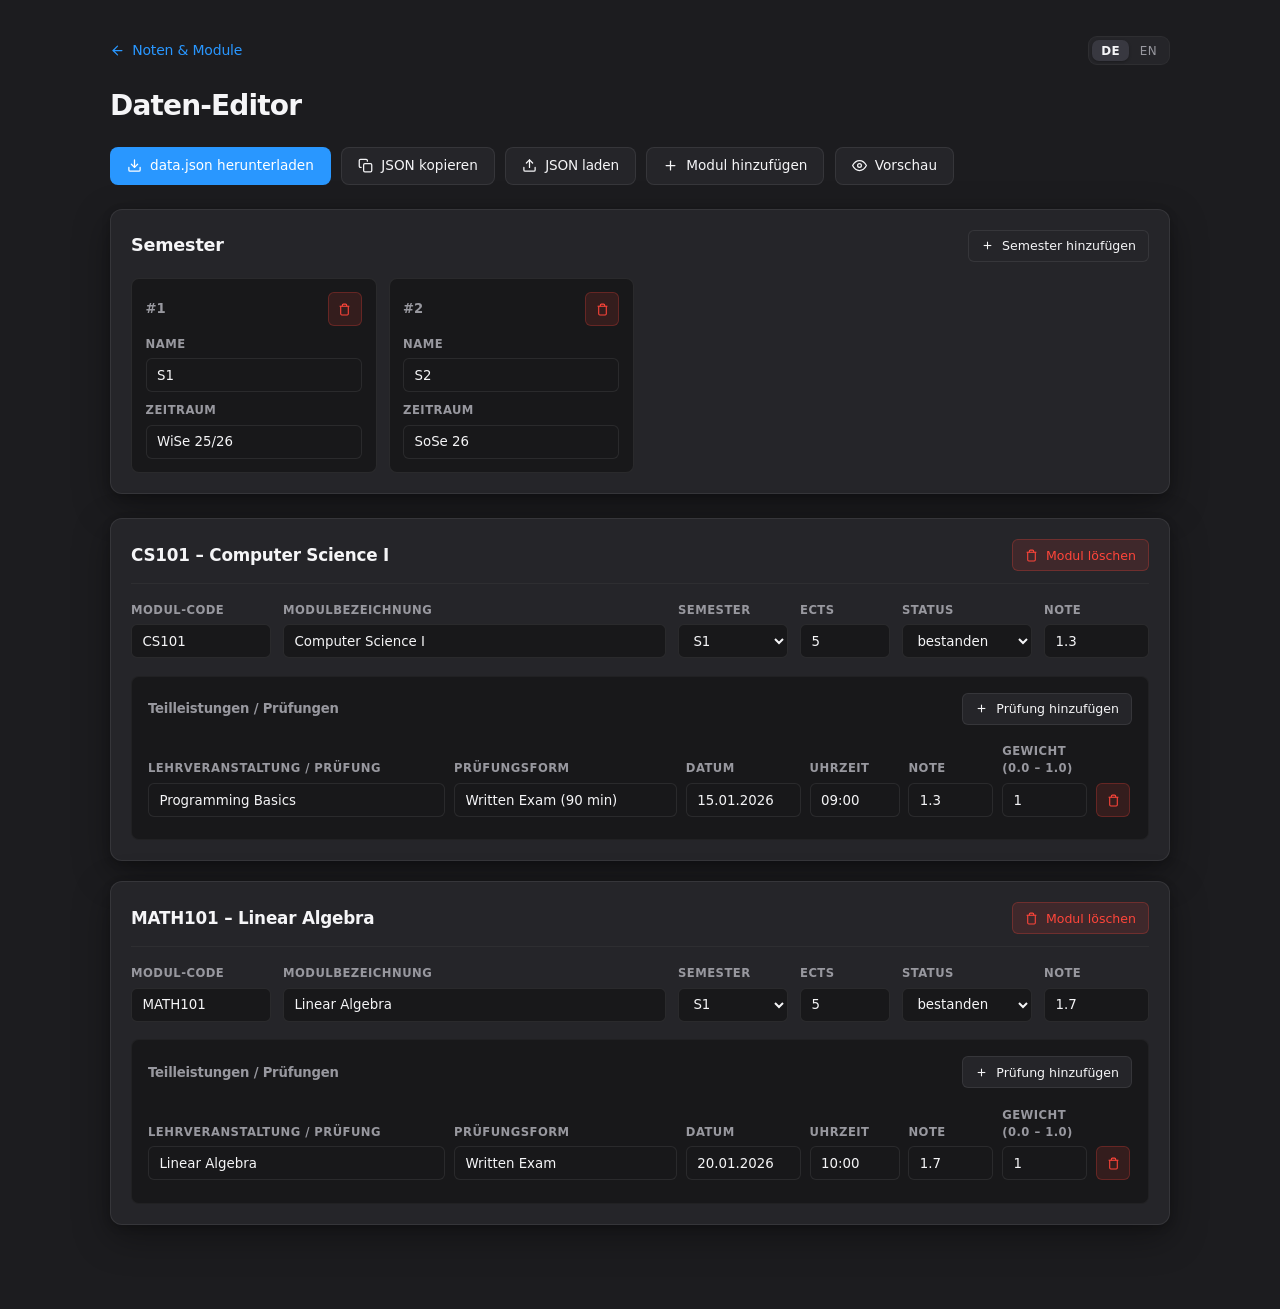
==== commit d0258fc6: "refactor: make it better" ====
--- a/editor.html
+++ b/editor.html
@@ -96,13 +96,11 @@
       height: 34px;
       min-height: 34px;
       padding: 0;
-      display: inline-flex;
-      align-items: center;
       justify-content: center;
       border-radius: 6px;
     }
 
-    .section-card {
+    .section-card, .module-card {
       background: var(--bg-elevated);
       border: 1px solid var(--border);
       border-radius: 12px;
@@ -111,14 +109,30 @@
       box-shadow: var(--card-shadow);
     }
 
+    .module-card {
+      margin-bottom: 1.25rem;
+      display: flex;
+      flex-direction: column;
+      gap: 1.1rem;
+    }
+
+    .section-title, .semester-item-header, .module-card-header, .sub-exams-header {
+      display: flex;
+      justify-content: space-between;
+      align-items: center;
+    }
+
     .section-title {
       font-size: 1.1rem;
       font-weight: 700;
       margin-bottom: 1rem;
-      display: flex;
-      justify-content: space-between;
-      align-items: center;
       color: var(--fg);
+    }
+
+    .semester-item-header, .sub-exams-header {
+      font-size: 0.825rem;
+      font-weight: 600;
+      color: var(--fg-secondary);
     }
 
     .semesters-grid {
@@ -135,15 +149,6 @@
       display: flex;
       flex-direction: column;
       gap: 0.6rem;
-    }
-
-    .semester-item-header {
-      display: flex;
-      justify-content: space-between;
-      align-items: center;
-      font-size: 0.825rem;
-      font-weight: 600;
-      color: var(--fg-secondary);
     }
 
     .form-group {
@@ -180,22 +185,7 @@
       box-shadow: 0 0 0 2px rgba(41, 151, 255, 0.2);
     }
 
-    .module-card {
-      background: var(--bg-elevated);
-      border: 1px solid var(--border);
-      border-radius: 12px;
-      padding: 1.25rem;
-      margin-bottom: 1.25rem;
-      box-shadow: var(--card-shadow);
-      display: flex;
-      flex-direction: column;
-      gap: 1.1rem;
-    }
-
     .module-card-header {
-      display: flex;
-      justify-content: space-between;
-      align-items: center;
       border-bottom: 1px solid var(--border-subtle);
       padding-bottom: 0.75rem;
       gap: 1rem;
@@ -221,15 +211,6 @@
       display: flex;
       flex-direction: column;
       gap: 0.75rem;
-    }
-
-    .sub-exams-header {
-      display: flex;
-      justify-content: space-between;
-      align-items: center;
-      font-size: 0.825rem;
-      font-weight: 600;
-      color: var(--fg-secondary);
     }
 
     .sub-exam-row {
@@ -284,19 +265,13 @@
     }
 
     @media (max-width: 900px) {
-      .module-fields-grid {
+      .module-fields-grid, .sub-exam-row {
         grid-template-columns: 1fr 1fr;
       }
-      .sub-exam-row {
-        grid-template-columns: 1fr 1fr;
-      }
     }
 
     @media (max-width: 680px) {
-      .module-fields-grid {
-        grid-template-columns: 1fr;
-      }
-      .sub-exam-row {
+      .module-fields-grid, .sub-exam-row {
         grid-template-columns: 1fr;
       }
       .action-bar {
@@ -313,12 +288,12 @@
 
   <div class="container">
     <div class="editor-top-nav">
-      <a href="index.html" class="nav-back-link" id="navBackLink">
+      <a href="index.html" class="nav-back-link">
         <svg width="15" height="15" viewBox="0 0 24 24" fill="none" stroke="currentColor" stroke-width="2" stroke-linecap="round" stroke-linejoin="round">
           <line x1="19" y1="12" x2="5" y2="12"></line>
           <polyline points="12 19 5 12 12 5"></polyline>
         </svg>
-        <span id="backText">Noten &amp; Module</span>
+        <span data-i18n="back">Noten &amp; Module</span>
       </a>
 
       <div class="segmented-control lang-toggle" id="langToggle">
@@ -328,7 +303,7 @@
     </div>
 
     <header class="page-header" style="margin-bottom: 1.25rem;">
-      <h1 id="pageTitle">Daten-Editor</h1>
+      <h1 data-i18n="title">Daten-Editor</h1>
     </header>
 
     <div class="action-bar">
@@ -338,7 +313,7 @@
           <polyline points="7 10 12 15 17 10"></polyline>
           <line x1="12" y1="15" x2="12" y2="3"></line>
         </svg>
-        <span id="btnDownloadText">data.json herunterladen</span>
+        <span data-i18n="downloadJson">data.json herunterladen</span>
       </button>
 
       <button class="btn btn-secondary" id="btnCopy">
@@ -346,25 +321,25 @@
           <rect x="9" y="9" width="13" height="13" rx="2" ry="2"></rect>
           <path d="M5 15H4a2 2 0 0 1-2-2V4a2 2 0 0 1 2-2h9a2 2 0 0 1 2 2v1"></path>
         </svg>
-        <span id="btnCopyText">JSON kopieren</span>
+        <span data-i18n="copyJson">JSON kopieren</span>
       </button>
 
-      <label class="btn btn-secondary" style="cursor: pointer;">
+      <label class="btn btn-secondary">
         <svg width="15" height="15" viewBox="0 0 24 24" fill="none" stroke="currentColor" stroke-width="2" stroke-linecap="round" stroke-linejoin="round">
           <path d="M21 15v4a2 2 0 0 1-2 2H5a2 2 0 0 1-2-2v-4"></path>
           <polyline points="17 8 12 3 7 8"></polyline>
           <line x1="12" y1="3" x2="12" y2="15"></line>
         </svg>
-        <span id="btnImportText">JSON laden</span>
-        <input type="file" id="fileInput" accept=".json" style="display: none;">
+        <span data-i18n="importJson">JSON laden</span>
+        <input type="file" id="fileInput" accept=".json" hidden>
       </label>
 
-      <button class="btn btn-secondary" id="btnAddModule">
+      <button class="btn btn-secondary" onclick="addModule()">
         <svg width="15" height="15" viewBox="0 0 24 24" fill="none" stroke="currentColor" stroke-width="2" stroke-linecap="round" stroke-linejoin="round">
           <line x1="12" y1="5" x2="12" y2="19"></line>
           <line x1="5" y1="12" x2="19" y2="12"></line>
         </svg>
-        <span id="btnAddModuleText">Modul hinzufügen</span>
+        <span data-i18n="addModule">Modul hinzufügen</span>
       </button>
 
       <button class="btn btn-secondary" id="btnTogglePreview">
@@ -378,13 +353,13 @@
 
     <section class="section-card">
       <div class="section-title">
-        <span id="semestersTitle">Semester</span>
-        <button class="btn btn-secondary btn-sm" id="btnAddSemester">
+        <span data-i18n="semestersTitle">Semester</span>
+        <button class="btn btn-secondary btn-sm" onclick="addSemester()">
           <svg width="13" height="13" viewBox="0 0 24 24" fill="none" stroke="currentColor" stroke-width="2">
             <line x1="12" y1="5" x2="12" y2="19"></line>
             <line x1="5" y1="12" x2="19" y2="12"></line>
           </svg>
-          <span id="btnAddSemesterText">Semester hinzufügen</span>
+          <span data-i18n="addSemester">Semester hinzufügen</span>
         </button>
       </div>
       <div class="semesters-grid" id="semestersContainer"></div>
@@ -392,7 +367,7 @@
 
     <section id="modulesContainer"></section>
 
-    <section class="section-card" id="previewSection" style="display: none;">
+    <section class="section-card" id="previewSection" hidden>
       <div class="section-title">
         <span>JSON Preview</span>
       </div>
@@ -404,6 +379,7 @@
 
   <script>
     let currentLang = localStorage.getItem('lang') || 'de';
+    const previewSection = document.getElementById('previewSection');
 
     const I18N = {
       de: {
@@ -483,8 +459,7 @@
     };
 
     function t(key) {
-      const dict = I18N[currentLang] || I18N.de;
-      return dict[key] || I18N.de[key] || key;
+      return I18N[currentLang]?.[key] || I18N.de[key] || key;
     }
 
     let state = {
@@ -501,14 +476,7 @@
           grade: "1.3",
           status: "bestanden",
           subjects: [
-            {
-              name: "Programming Basics",
-              format: "Written Exam (90 min)",
-              date: "15.01.2026",
-              time: "09:00",
-              grade: "1.3",
-              weight: 1.0
-            }
+            { name: "Programming Basics", format: "Written Exam (90 min)", date: "15.01.2026", time: "09:00", grade: "1.3", weight: 1.0 }
           ]
         },
         {
@@ -519,18 +487,30 @@
           grade: "1.7",
           status: "bestanden",
           subjects: [
-            {
-              name: "Linear Algebra",
-              format: "Written Exam",
-              date: "20.01.2026",
-              time: "10:00",
-              grade: "1.7",
-              weight: 1.0
-            }
+            { name: "Linear Algebra", format: "Written Exam", date: "20.01.2026", time: "10:00", grade: "1.7", weight: 1.0 }
           ]
         }
       ]
     };
+
+    const newExam = name => ({ name, format: "Written Exam", date: "", time: "", grade: "", weight: 1.0 });
+
+    const TRASH_ICON = `<svg width="13" height="13" viewBox="0 0 24 24" fill="none" stroke="currentColor" stroke-width="2">
+      <polyline points="3 6 5 6 21 6"></polyline>
+      <path d="M19 6v14a2 2 0 0 1-2 2H7a2 2 0 0 1-2-2V6m3 0V4a2 2 0 0 1 2-2h4a2 2 0 0 1 2 2v2"></path>
+    </svg>`;
+
+    function esc(s) {
+      return String(s ?? '').replace(/[&<>"']/g, c => `&#${c.charCodeAt(0)};`);
+    }
+
+    function field(label, value, onInput, attrs = '') {
+      return `<label class="form-group"><span class="form-label">${label}</span><input class="form-input" ${attrs} value="${esc(value)}" oninput="${onInput}"></label>`;
+    }
+
+    function select(label, onChange, options) {
+      return `<label class="form-group"><span class="form-label">${label}</span><select class="form-select" onchange="${onChange}">${options}</select></label>`;
+    }
 
     function showToast(msg) {
       const el = document.getElementById('toast');
@@ -542,185 +522,70 @@
     function applyTranslations() {
       document.documentElement.lang = currentLang;
       document.title = `${t('title')} – ${t('back')}`;
-      document.getElementById('backText').textContent = t('back');
-      document.getElementById('pageTitle').textContent = t('title');
-      document.getElementById('btnDownloadText').textContent = t('downloadJson');
-      document.getElementById('btnCopyText').textContent = t('copyJson');
-      document.getElementById('btnImportText').textContent = t('importJson');
-      document.getElementById('btnAddModuleText').textContent = t('addModule');
-      document.getElementById('semestersTitle').textContent = t('semestersTitle');
-      document.getElementById('btnAddSemesterText').textContent = t('addSemester');
-
-      const isPreviewOpen = document.getElementById('previewSection').style.display !== 'none';
-      document.getElementById('btnPreviewText').textContent = isPreviewOpen ? t('hidePreview') : t('previewJson');
-
-      document.querySelectorAll('#langToggle .seg-btn').forEach(b => {
-        b.classList.toggle('active', b.getAttribute('data-lang') === currentLang);
-      });
+      document.querySelectorAll('[data-i18n]').forEach(el => el.textContent = t(el.dataset.i18n));
+      document.getElementById('btnPreviewText').textContent = t(previewSection.hidden ? 'previewJson' : 'hidePreview');
+      document.querySelectorAll('#langToggle .seg-btn').forEach(b => b.classList.toggle('active', b.dataset.lang === currentLang));
     }
 
     function renderSemesters() {
-      const container = document.getElementById('semestersContainer');
-      container.innerHTML = state.semesters.map((s, idx) => `
+      document.getElementById('semestersContainer').innerHTML = state.semesters.map((s, i) => `
         <div class="semester-item">
           <div class="semester-item-header">
-            <span>#${s.id}</span>
-            <button class="btn btn-danger btn-icon-only" onclick="removeSemester(${idx})" title="${t('deleteSemester')}">
-              <svg width="13" height="13" viewBox="0 0 24 24" fill="none" stroke="currentColor" stroke-width="2">
-                <polyline points="3 6 5 6 21 6"></polyline>
-                <path d="M19 6v14a2 2 0 0 1-2 2H7a2 2 0 0 1-2-2V6m3 0V4a2 2 0 0 1 2-2h4a2 2 0 0 1 2 2v2"></path>
-              </svg>
-            </button>
+            <span>#${esc(s.id)}</span>
+            <button class="btn btn-danger btn-icon-only" onclick="removeSemester(${i})" title="${t('deleteSemester')}">${TRASH_ICON}</button>
           </div>
-          <div class="form-group">
-            <label class="form-label">${t('semesterName')}</label>
-            <input type="text" class="form-input" value="${s.name || ''}" placeholder="S1" oninput="updateSemester(${idx}, 'name', this.value)">
-          </div>
-          <div class="form-group">
-            <label class="form-label">${t('semesterPeriod')}</label>
-            <input type="text" class="form-input" value="${s.period || ''}" placeholder="WiSe 25/26" oninput="updateSemester(${idx}, 'period', this.value)">
-          </div>
+          ${field(t('semesterName'), s.name, `updateSemester(${i}, 'name', this.value)`, 'placeholder="S1"')}
+          ${field(t('semesterPeriod'), s.period, `updateSemester(${i}, 'period', this.value)`, 'placeholder="WiSe 25/26"')}
         </div>
       `).join('');
     }
 
-    function refreshSemesterDropdowns() {
-      document.querySelectorAll('.mod-semester-select').forEach(sel => {
-        const mIdx = Number(sel.getAttribute('data-midx'));
-        const currentVal = state.modules[mIdx]?.semester;
-        sel.innerHTML = state.semesters.map(s => `
-          <option value="${s.id}" ${Number(currentVal) === Number(s.id) ? 'selected' : ''}>${s.name || 'S' + s.id}</option>
-        `).join('');
-      });
-    }
-
-    function updateSemester(idx, field, val) {
-      state.semesters[idx][field] = val;
-      if (field === 'name') {
-        refreshSemesterDropdowns();
-      }
-      updatePreview();
-    }
-
-    function addSemester() {
-      const nextId = state.semesters.length > 0 ? Math.max(...state.semesters.map(s => s.id)) + 1 : 1;
-      state.semesters.push({ id: nextId, name: `S${nextId}`, period: "" });
-      renderSemesters();
-      refreshSemesterDropdowns();
-      updatePreview();
-    }
-
-    function removeSemester(idx) {
-      state.semesters.splice(idx, 1);
-      renderSemesters();
-      refreshSemesterDropdowns();
-      updatePreview();
-    }
-
-    function updateCardHeader(mIdx) {
-      const titleEl = document.getElementById(`card-title-${mIdx}`);
-      if (titleEl) {
-        const m = state.modules[mIdx];
-        const code = m.code || 'CODE';
-        const name = m.name || t('moduleName');
-        titleEl.textContent = `${code} – ${name}`;
-      }
-    }
+    const cardTitle = m => `${m.code || 'CODE'} – ${m.name || t('moduleName')}`;
 
     function renderModules() {
-      const container = document.getElementById('modulesContainer');
-      container.innerHTML = state.modules.map((m, mIdx) => {
-        const semesterOptions = state.semesters.map(s => `
-          <option value="${s.id}" ${Number(m.semester) === Number(s.id) ? 'selected' : ''}>${s.name || 'S' + s.id}</option>
-        `).join('');
-
-        const subRows = (m.subjects || []).map((sub, sIdx) => `
-          <div class="sub-exam-row">
-            <div class="form-group">
-              <label class="form-label">${t('examName')}</label>
-              <input type="text" class="form-input" value="${sub.name || ''}" placeholder="${t('examName')}" oninput="updateSubExam(${mIdx}, ${sIdx}, 'name', this.value)">
+      document.getElementById('modulesContainer').innerHTML = state.modules.map((m, i) => {
+        const semesterOptions = state.semesters.map(s =>
+          `<option value="${esc(s.id)}" ${Number(m.semester) === Number(s.id) ? 'selected' : ''}>${esc(s.name || 'S' + s.id)}</option>`
+        ).join('');
+        const statusOptions = [['bestanden', 'statusPassed'], ['anerkannt', 'statusRecognized'], ['offen', 'statusOpen']].map(([value, key]) =>
+          `<option value="${value}" ${m.status === value ? 'selected' : ''}>${t(key)}</option>`
+        ).join('');
+
+        const subRows = (m.subjects || []).map((sub, j) => {
+          const on = f => `updateSubExam(${i}, ${j}, '${f}', this.value)`;
+          return `
+            <div class="sub-exam-row">
+              ${field(t('examName'), sub.name, on('name'), `placeholder="${t('examName')}"`)}
+              ${field(t('examFormat'), sub.format, on('format'), 'placeholder="Klausur / Projekt"')}
+              ${field(t('examDate'), sub.date, on('date'), 'placeholder="15.01.2026"')}
+              ${field(t('examTime'), sub.time, on('time'), 'placeholder="09:00"')}
+              ${field(t('examGrade'), sub.grade, on('grade'), 'placeholder="1.3"')}
+              ${field(t('examWeight'), sub.weight ?? 1, `updateSubExam(${i}, ${j}, 'weight', parseFloat(this.value) || 0)`, 'type="number" step="0.05" min="0" max="1"')}
+              <button class="btn btn-danger btn-icon-only" onclick="removeSubExam(${i}, ${j})" title="${t('deleteExam')}">${TRASH_ICON}</button>
             </div>
-            <div class="form-group">
-              <label class="form-label">${t('examFormat')}</label>
-              <input type="text" class="form-input" value="${sub.format || ''}" placeholder="Klausur / Projekt" oninput="updateSubExam(${mIdx}, ${sIdx}, 'format', this.value)">
-            </div>
-            <div class="form-group">
-              <label class="form-label">${t('examDate')}</label>
-              <input type="text" class="form-input" value="${sub.date || ''}" placeholder="15.01.2026" oninput="updateSubExam(${mIdx}, ${sIdx}, 'date', this.value)">
-            </div>
-            <div class="form-group">
-              <label class="form-label">${t('examTime')}</label>
-              <input type="text" class="form-input" value="${sub.time || ''}" placeholder="09:00" oninput="updateSubExam(${mIdx}, ${sIdx}, 'time', this.value)">
-            </div>
-            <div class="form-group">
-              <label class="form-label">${t('examGrade')}</label>
-              <input type="text" class="form-input" value="${sub.grade || ''}" placeholder="1.3" oninput="updateSubExam(${mIdx}, ${sIdx}, 'grade', this.value)">
-            </div>
-            <div class="form-group">
-              <label class="form-label">${t('examWeight')}</label>
-              <input type="number" step="0.05" min="0" max="1" class="form-input" value="${sub.weight !== undefined ? sub.weight : 1}" oninput="updateSubExam(${mIdx}, ${sIdx}, 'weight', parseFloat(this.value) || 0)">
-            </div>
-            <button class="btn btn-danger btn-icon-only" onclick="removeSubExam(${mIdx}, ${sIdx})" title="${t('deleteExam')}">
-              <svg width="13" height="13" viewBox="0 0 24 24" fill="none" stroke="currentColor" stroke-width="2">
-                <polyline points="3 6 5 6 21 6"></polyline>
-                <path d="M19 6v14a2 2 0 0 1-2 2H7a2 2 0 0 1-2-2V6m3 0V4a2 2 0 0 1 2-2h4a2 2 0 0 1 2 2v2"></path>
-              </svg>
-            </button>
-          </div>
-        `).join('');
+          `;
+        }).join('');
 
         return `
           <div class="module-card">
             <div class="module-card-header">
-              <div class="module-card-title" id="card-title-${mIdx}">
-                ${m.code || 'CODE'} – ${m.name || t('moduleName')}
-              </div>
-              <button class="btn btn-danger btn-sm" onclick="removeModule(${mIdx})">
-                <svg width="13" height="13" viewBox="0 0 24 24" fill="none" stroke="currentColor" stroke-width="2">
-                  <polyline points="3 6 5 6 21 6"></polyline>
-                  <path d="M19 6v14a2 2 0 0 1-2 2H7a2 2 0 0 1-2-2V6m3 0V4a2 2 0 0 1 2-2h4a2 2 0 0 1 2 2v2"></path>
-                </svg>
-                <span>${t('deleteModule')}</span>
-              </button>
+              <div class="module-card-title" id="card-title-${i}">${esc(cardTitle(m))}</div>
+              <button class="btn btn-danger btn-sm" onclick="removeModule(${i})">${TRASH_ICON}<span>${t('deleteModule')}</span></button>
             </div>
 
             <div class="module-fields-grid">
-              <div class="form-group">
-                <label class="form-label">${t('moduleCode')}</label>
-                <input type="text" class="form-input" value="${m.code || ''}" placeholder="CS101" oninput="updateModule(${mIdx}, 'code', this.value)">
-              </div>
-              <div class="form-group">
-                <label class="form-label">${t('moduleName')}</label>
-                <input type="text" class="form-input" value="${m.name || ''}" placeholder="Computer Science I" oninput="updateModule(${mIdx}, 'name', this.value)">
-              </div>
-              <div class="form-group">
-                <label class="form-label">${t('semester')}</label>
-                <select class="form-select mod-semester-select" data-midx="${mIdx}" onchange="updateModule(${mIdx}, 'semester', parseInt(this.value, 10))">
-                  ${semesterOptions}
-                </select>
-              </div>
-              <div class="form-group">
-                <label class="form-label">${t('ects')}</label>
-                <input type="number" class="form-input" value="${m.ects || 5}" oninput="updateModule(${mIdx}, 'ects', parseInt(this.value, 10) || 0)">
-              </div>
-              <div class="form-group">
-                <label class="form-label">${t('status')}</label>
-                <select class="form-select" onchange="updateModule(${mIdx}, 'status', this.value)">
-                  <option value="bestanden" ${m.status === 'bestanden' ? 'selected' : ''}>${t('statusPassed')}</option>
-                  <option value="anerkannt" ${m.status === 'anerkannt' ? 'selected' : ''}>${t('statusRecognized')}</option>
-                  <option value="offen" ${m.status === 'offen' ? 'selected' : ''}>${t('statusOpen')}</option>
-                </select>
-              </div>
-              <div class="form-group">
-                <label class="form-label">${t('grade')}</label>
-                <input type="text" class="form-input" value="${m.grade || ''}" placeholder="1.3" oninput="updateModule(${mIdx}, 'grade', this.value)">
-              </div>
+              ${field(t('moduleCode'), m.code, `updateModule(${i}, 'code', this.value)`, 'placeholder="CS101"')}
+              ${field(t('moduleName'), m.name, `updateModule(${i}, 'name', this.value)`, 'placeholder="Computer Science I"')}
+              ${select(t('semester'), `updateModule(${i}, 'semester', parseInt(this.value, 10))`, semesterOptions)}
+              ${field(t('ects'), m.ects ?? 0, `updateModule(${i}, 'ects', parseInt(this.value, 10) || 0)`, 'type="number"')}
+              ${select(t('status'), `updateModule(${i}, 'status', this.value)`, statusOptions)}
+              ${field(t('grade'), m.grade, `updateModule(${i}, 'grade', this.value)`, 'placeholder="1.3"')}
             </div>
 
             <div class="sub-exams-container">
               <div class="sub-exams-header">
                 <span>${t('subExams')}</span>
-                <button class="btn btn-secondary btn-sm" onclick="addSubExam(${mIdx})">
+                <button class="btn btn-secondary btn-sm" onclick="addSubExam(${i})">
                   <svg width="13" height="13" viewBox="0 0 24 24" fill="none" stroke="currentColor" stroke-width="2">
                     <line x1="12" y1="5" x2="12" y2="19"></line>
                     <line x1="5" y1="12" x2="19" y2="12"></line>
@@ -735,77 +600,83 @@
       }).join('');
     }
 
-    function updateModule(mIdx, field, val) {
-      state.modules[mIdx][field] = val;
-      if (field === 'code' || field === 'name') {
-        updateCardHeader(mIdx);
+    function refresh() {
+      renderSemesters();
+      renderModules();
+      updatePreview();
+    }
+
+    function updateSemester(i, key, val) {
+      state.semesters[i][key] = val;
+      // re-render only the modules so the semester input keeps focus; their dropdowns show semester names
+      if (key === 'name') renderModules();
+      updatePreview();
+    }
+
+    function addSemester() {
+      const nextId = state.semesters.length > 0 ? Math.max(...state.semesters.map(s => s.id)) + 1 : 1;
+      state.semesters.push({ id: nextId, name: `S${nextId}`, period: "" });
+      refresh();
+    }
+
+    function removeSemester(i) {
+      state.semesters.splice(i, 1);
+      refresh();
+    }
+
+    function updateModule(i, key, val) {
+      state.modules[i][key] = val;
+      if (key === 'code' || key === 'name') {
+        document.getElementById(`card-title-${i}`).textContent = cardTitle(state.modules[i]);
       }
       updatePreview();
     }
 
     function addModule() {
-      const firstSem = state.semesters.length > 0 ? state.semesters[0].id : 1;
       state.modules.push({
         code: "CS10" + (state.modules.length + 1),
         name: "New Module",
-        semester: firstSem,
+        semester: state.semesters.length > 0 ? state.semesters[0].id : 1,
         ects: 5,
         grade: "",
         status: "bestanden",
-        subjects: [
-          {
-            name: "Course 1",
-            format: "Written Exam",
-            date: "",
-            time: "",
-            grade: "",
-            weight: 1.0
-          }
-        ]
+        subjects: [newExam("Course 1")]
       });
-      renderModules();
+      refresh();
+    }
+
+    function removeModule(i) {
+      state.modules.splice(i, 1);
+      refresh();
+    }
+
+    function addSubExam(i) {
+      (state.modules[i].subjects ||= []).push(newExam("Course Part"));
+      refresh();
+    }
+
+    function updateSubExam(i, j, key, val) {
+      state.modules[i].subjects[j][key] = val;
       updatePreview();
     }
 
-    function removeModule(mIdx) {
-      state.modules.splice(mIdx, 1);
-      renderModules();
-      updatePreview();
-    }
-
-    function addSubExam(mIdx) {
-      state.modules[mIdx].subjects = state.modules[mIdx].subjects || [];
-      state.modules[mIdx].subjects.push({
-        name: "Course Part",
-        format: "Written Exam",
-        date: "",
-        time: "",
-        grade: "",
-        weight: 1.0
-      });
-      renderModules();
-      updatePreview();
-    }
-
-    function updateSubExam(mIdx, sIdx, field, val) {
-      state.modules[mIdx].subjects[sIdx][field] = val;
-      updatePreview();
-    }
-
-    function removeSubExam(mIdx, sIdx) {
-      state.modules[mIdx].subjects.splice(sIdx, 1);
-      renderModules();
-      updatePreview();
-    }
-
+    function removeSubExam(i, j) {
+      state.modules[i].subjects.splice(j, 1);
+      refresh();
+    }
+
+    // normalizes known fields; the spreads keep fields the editor has no inputs for (config, semesterLabel, ...)
     function getCleanData() {
       return {
+        ...state,
         semesters: state.semesters.map(s => ({
+          ...s,
           id: Number(s.id),
           name: s.name || `S${s.id}`,
           period: s.period || ""
         })),
         modules: state.modules.map(m => ({
+          ...m,
           code: m.code || "",
           name: m.name || "",
           semester: Number(m.semester) || 1,
@@ -813,6 +684,7 @@
           grade: m.grade || "",
           status: m.status || "bestanden",
           subjects: (m.subjects || []).map(sub => ({
+            ...sub,
             name: sub.name || "",
             format: sub.format || "",
             date: sub.date || "",
@@ -824,83 +696,59 @@
       };
     }
 
+    const json = () => JSON.stringify(getCleanData(), null, 2);
+
     function updatePreview() {
-      const pre = document.getElementById('jsonPreview');
-      if (pre) {
-        pre.textContent = JSON.stringify(getCleanData(), null, 2);
-      }
-    }
-
-    document.addEventListener('DOMContentLoaded', () => {
+      document.getElementById('jsonPreview').textContent = json();
+    }
+
+    document.getElementById('langToggle').addEventListener('click', e => {
+      const btn = e.target.closest('.seg-btn');
+      if (!btn || btn.dataset.lang === currentLang) return;
+      currentLang = btn.dataset.lang;
+      localStorage.setItem('lang', currentLang);
       applyTranslations();
-      renderSemesters();
-      renderModules();
-      updatePreview();
-
-      document.getElementById('langToggle').addEventListener('click', (e) => {
-        const btn = e.target.closest('.seg-btn');
-        if (!btn) return;
-        const newLang = btn.getAttribute('data-lang');
-        if (newLang === currentLang) return;
-        currentLang = newLang;
-        localStorage.setItem('lang', currentLang);
-        applyTranslations();
-        renderSemesters();
-        renderModules();
-      });
-
-      document.getElementById('btnAddSemester').addEventListener('click', addSemester);
-      document.getElementById('btnAddModule').addEventListener('click', addModule);
-
-      document.getElementById('btnTogglePreview').addEventListener('click', () => {
-        const sec = document.getElementById('previewSection');
-        const isHidden = sec.style.display === 'none';
-        sec.style.display = isHidden ? 'block' : 'none';
-        document.getElementById('btnPreviewText').textContent = isHidden ? t('hidePreview') : t('previewJson');
-        if (isHidden) updatePreview();
-      });
-
-      document.getElementById('btnCopy').addEventListener('click', () => {
-        const dataStr = JSON.stringify(getCleanData(), null, 2);
-        navigator.clipboard.writeText(dataStr).then(() => {
-          showToast(t('copied'));
-        });
-      });
-
-      document.getElementById('btnDownload').addEventListener('click', () => {
-        const dataStr = JSON.stringify(getCleanData(), null, 2);
-        const blob = new Blob([dataStr], { type: 'application/json' });
-        const url = URL.createObjectURL(blob);
-        const a = document.createElement('a');
-        a.href = url;
-        a.download = 'data.json';
-        a.click();
-        URL.revokeObjectURL(url);
-      });
-
-      document.getElementById('fileInput').addEventListener('change', (e) => {
-        const file = e.target.files[0];
-        if (!file) return;
-        const reader = new FileReader();
-        reader.onload = (evt) => {
-          try {
-            const parsed = JSON.parse(evt.target.result);
-            if (!parsed.modules || !Array.isArray(parsed.modules)) {
-              throw new Error('Missing modules');
-            }
-            state.semesters = Array.isArray(parsed.semesters) ? parsed.semesters : [];
-            state.modules = parsed.modules;
-            renderSemesters();
-            renderModules();
-            updatePreview();
-            showToast(t('imported'));
-          } catch (err) {
-            alert(t('invalidJson'));
-          }
-        };
-        reader.readAsText(file);
-      });
+      refresh();
     });
+
+    document.getElementById('btnTogglePreview').addEventListener('click', () => {
+      previewSection.hidden = !previewSection.hidden;
+      document.getElementById('btnPreviewText').textContent = t(previewSection.hidden ? 'previewJson' : 'hidePreview');
+    });
+
+    document.getElementById('btnCopy').addEventListener('click', () => {
+      navigator.clipboard.writeText(json()).then(() => showToast(t('copied')));
+    });
+
+    document.getElementById('btnDownload').addEventListener('click', () => {
+      const url = URL.createObjectURL(new Blob([json()], { type: 'application/json' }));
+      const a = document.createElement('a');
+      a.href = url;
+      a.download = 'data.json';
+      a.click();
+      URL.revokeObjectURL(url);
+    });
+
+    document.getElementById('fileInput').addEventListener('change', e => {
+      const file = e.target.files[0];
+      if (!file) return;
+      const reader = new FileReader();
+      reader.onload = evt => {
+        try {
+          const parsed = JSON.parse(evt.target.result);
+          if (!Array.isArray(parsed.modules)) throw new Error('Missing modules');
+          state = { ...parsed, semesters: Array.isArray(parsed.semesters) ? parsed.semesters : [] };
+          refresh();
+          showToast(t('imported'));
+        } catch {
+          alert(t('invalidJson'));
+        }
+      };
+      reader.readAsText(file);
+    });
+
+    applyTranslations();
+    refresh();
   </script>
 </body>
 </html>
--- a/style.css
+++ b/style.css
@@ -1,664 +1,680 @@
 :root {
-      --bg: #1c1c1f;
-      --bg-elevated: #252529;
-      --bg-hover: #2f2f35;
-      --bg-inset: #18181a;
-      --bg-active: #383840;
-
-      --fg: #f5f5f7;
-      --fg-secondary: #98989f;
-      --fg-tertiary: #686870;
-
-      --border: rgba(255, 255, 255, 0.08);
-      --border-subtle: rgba(255, 255, 255, 0.04);
-      --border-focus: rgba(41, 151, 255, 0.6);
-
-      --accent: #2997ff;
-      --accent-hover: #47a6ff;
-      --accent-subtle: rgba(41, 151, 255, 0.12);
-
-      --status-green: #30d158;
-      --status-green-bg: rgba(48, 209, 88, 0.12);
-
-      --status-orange: #ff9f0a;
-      --status-orange-bg: rgba(255, 159, 10, 0.12);
-
-      --card-shadow: 0 12px 36px rgba(0, 0, 0, 0.35), 0 2px 8px rgba(0, 0, 0, 0.2);
-
-      
-      --font-system: -apple-system, BlinkMacSystemFont, "SF Pro Text", "SF Pro Display", -ui-sans-serif, system-ui, sans-serif;
-    }
-
-    * {
-      box-sizing: border-box;
-      margin: 0;
-      padding: 0;
-      -webkit-tap-highlight-color: transparent;
-    }
-
-    body {
-      font-family: var(--font-system);
-      background-color: var(--bg);
-      color: var(--fg);
-      line-height: 1.47059;
-      letter-spacing: -0.012em;
-      padding: 2.25rem 1.25rem 4rem;
-      -webkit-font-smoothing: antialiased;
-      -moz-osx-font-smoothing: grayscale;
-    }
-
-    .container {
-      max-width: 1060px;
-      margin: 0 auto;
-    }
-
-    .tabular {
-      font-variant-numeric: tabular-nums;
-      letter-spacing: -0.01em;
-    }
-
-    
-    header.page-header {
-      display: flex;
-      justify-content: space-between;
-      align-items: flex-start;
-      margin-bottom: 1.5rem;
-      gap: 1rem;
-    }
-
-    h1 {
-      font-size: 1.75rem;
-      font-weight: 700;
-      letter-spacing: -0.03em;
-      color: var(--fg);
-    }
-
-    .subtitle {
-      font-size: 0.825rem;
-      color: var(--fg-secondary);
-      margin-top: 0.25rem;
-    }
-
-    .lang-toggle .seg-btn {
-      padding: 0.25rem 0.65rem;
-      font-size: 0.745rem;
-      letter-spacing: 0.04em;
-    }
-
-    
-    .controls-wrapper {
-      display: flex;
-      flex-direction: column;
-      gap: 0.75rem;
-      margin-bottom: 1.25rem;
-    }
-
-    .segmented-control {
-      display: inline-flex;
-      background: var(--bg-elevated);
-      border: 1px solid var(--border-subtle);
-      padding: 3px;
-      border-radius: 9px;
-      gap: 2px;
-      max-width: 100%;
-    }
-
-    .segmented-control.scrollable {
-      overflow-x: auto;
-      scrollbar-width: none;
-      -webkit-overflow-scrolling: touch;
-    }
-
-    .segmented-control.scrollable::-webkit-scrollbar {
-      display: none;
-    }
-
-    .seg-btn {
-      font-family: var(--font-system);
-      background: transparent;
-      border: none;
-      color: var(--fg-secondary);
-      padding: 0.42rem 1rem;
-      border-radius: 7px;
-      font-size: 0.8rem;
-      font-weight: 500;
-      cursor: pointer;
-      white-space: nowrap;
-      transition: all 0.16s cubic-bezier(0.4, 0, 0.2, 1);
-    }
-
-    .seg-btn:hover {
-      color: var(--fg);
-    }
-
-    .seg-btn.active {
-      background: var(--bg-active);
-      color: var(--fg);
-      font-weight: 600;
-      box-shadow: 0 1px 3px rgba(0, 0, 0, 0.3);
-    }
-
-    .sub-toolbar {
-      display: flex;
-      justify-content: space-between;
-      align-items: center;
-      flex-wrap: wrap;
-      gap: 0.75rem;
-    }
-
-    .search-box {
-      position: relative;
-      flex-grow: 1;
-      max-width: 240px;
-    }
-
-    .search-input {
-      width: 100%;
-      background: var(--bg-elevated);
-      border: 1px solid var(--border);
-      color: var(--fg);
-      padding: 0.4rem 0.75rem 0.4rem 2rem;
-      border-radius: 8px;
-      font-size: 0.8rem;
-      font-family: var(--font-system);
-      outline: none;
-      transition: all 0.2s ease;
-    }
-
-    .search-input::placeholder {
-      color: var(--fg-tertiary);
-    }
-
-    .search-input:focus {
-      background: var(--bg-hover);
-      border-color: var(--border-focus);
-      box-shadow: 0 0 0 3px rgba(41, 151, 255, 0.2);
-    }
-
-    .search-icon {
-      position: absolute;
-      left: 0.65rem;
-      top: 50%;
-      transform: translateY(-50%);
-      width: 13px;
-      height: 13px;
-      color: var(--fg-tertiary);
-      pointer-events: none;
-    }
-
-    
-    .card {
-      background: var(--bg-elevated);
-      border: 1px solid var(--border);
-      border-radius: 12px;
-      box-shadow: var(--card-shadow);
-      overflow: hidden;
-      margin-bottom: 1.25rem;
-    }
-
-    .table-scroll-wrapper {
-      width: 100%;
-      overflow-x: auto;
-      -webkit-overflow-scrolling: touch;
-    }
-
-    table {
-      width: 100%;
-      border-collapse: collapse;
-      table-layout: fixed;
-      font-size: 0.835rem;
-      text-align: left;
-    }
-
-    
-    .tbl-exams { min-width: 900px; }
-    .tbl-exams col.c-date   { width: 95px; }
-    .tbl-exams col.c-time   { width: 95px; }
-    .tbl-exams col.c-subj   { width: auto; min-width: 210px; }
-    .tbl-exams col.c-mod    { width: 100px; }
-    .tbl-exams col.c-form   { width: 255px; }
-    .tbl-exams col.c-grade  { width: 145px; }
-
-    
-    .tbl-modules { min-width: 900px; }
-    .tbl-modules col.c-code   { width: 115px; }
-    .tbl-modules col.c-name   { width: auto; min-width: 360px; }
-    .tbl-modules col.c-sem    { width: 75px; }
-    .tbl-modules col.c-ects   { width: 85px; }
-    .tbl-modules col.c-grade  { width: 140px; }
-    .tbl-modules col.c-action { width: 95px; }
-
-    tfoot tr.summary-row td {
-      background: var(--bg-inset);
-      border-top: 1px solid var(--border);
-      font-weight: 600;
-      font-size: 0.8rem;
-      color: var(--fg);
-      padding: 0.65rem 0.9rem;
-    }
-
-    thead th {
-      background: var(--bg-inset);
-      color: var(--fg-secondary);
-      font-weight: 600;
-      text-transform: uppercase;
-      font-size: 0.685rem;
-      letter-spacing: 0.05em;
-      padding: 0.65rem 0.9rem;
-      border-bottom: 1px solid var(--border);
-      user-select: none;
-    }
-
-    tr.semester-group-header td {
-      background: rgba(255, 255, 255, 0.02);
-      font-weight: 600;
-      font-size: 0.775rem;
-      color: var(--fg);
-      padding: 0.55rem 0.9rem;
-      border-top: 1px solid var(--border);
-      border-bottom: 1px solid var(--border-subtle);
-    }
-
-    tbody tr.main-row {
-      border-bottom: 1px solid var(--border-subtle);
-      transition: background-color 0.15s ease;
-    }
-
-    tbody tr.main-row:last-child {
-      border-bottom: none;
-    }
-
-    tbody tr.main-row:hover {
-      background-color: var(--bg-hover);
-    }
-
-    tbody td {
-      padding: 0.75rem 0.9rem;
-      vertical-align: middle;
-      line-height: 1.35;
-    }
-
-    .cell-wrap {
-      white-space: normal;
-      word-break: normal;
-      overflow-wrap: break-word;
-      hyphens: auto;
-    }
-
-    .cell-nowrap {
-      white-space: nowrap;
-    }
-
-    .text-secondary {
-      color: var(--fg-secondary);
-      font-size: 0.785rem;
-    }
-
-    .text-tertiary {
-      color: var(--fg-tertiary);
-    }
-
-    .font-semibold {
-      font-weight: 600;
-      color: var(--fg);
-    }
-
-    
-    .code-link {
-      font-family: var(--font-system);
-      font-size: 0.775rem;
-      font-weight: 600;
-      color: var(--accent);
-      background: var(--accent-subtle);
-      border: 1px solid rgba(41, 151, 255, 0.22);
-      padding: 0.18rem 0.45rem;
-      border-radius: 5px;
-      cursor: pointer;
-      display: inline-block;
-      transition: all 0.15s ease;
-      white-space: nowrap;
-    }
-
-    .code-link:hover {
-      background: rgba(41, 151, 255, 0.25);
-      color: var(--accent-hover);
-      border-color: rgba(41, 151, 255, 0.4);
-    }
-
-    .subj-link {
-      font-family: var(--font-system);
-      font-size: 0.835rem;
-      font-weight: 600;
-      color: var(--fg);
-      background: transparent;
-      border: none;
-      cursor: pointer;
-      padding: 0;
-      text-align: left;
-      transition: color 0.15s ease;
-      display: inline-flex;
-      align-items: center;
-      gap: 0.3rem;
-    }
-
-    .subj-link:hover {
-      color: var(--accent);
-    }
-
-    .subj-link-icon {
-      opacity: 0;
-      width: 10px;
-      height: 10px;
-      color: var(--accent);
-      transition: all 0.15s ease;
-      transform: translateX(-3px);
-    }
-
-    .subj-link:hover .subj-link-icon {
-      opacity: 1;
-      transform: translateX(0);
-    }
-
-    
-    @keyframes appleRowGlow {
-      0% {
-        background-color: rgba(41, 151, 255, 0.35);
-      }
-      60% {
-        background-color: rgba(41, 151, 255, 0.12);
-      }
-      100% {
-        background-color: transparent;
-      }
-    }
-
-    .highlight-glow {
-      animation: appleRowGlow 1.8s cubic-bezier(0.2, 0.8, 0.2, 1) forwards !important;
-    }
-
-    
-    .status-badge {
-      display: inline-flex;
-      align-items: center;
-      gap: 0.35rem;
-      font-size: 0.775rem;
-      font-weight: 500;
-      white-space: nowrap;
-      padding: 0.18rem 0.55rem;
-      border-radius: 6px;
-      line-height: 1.25;
-      letter-spacing: -0.01em;
-    }
-
-    .status-anerkannt {
-      background-color: rgba(48, 209, 88, 0.12);
-      color: var(--status-green);
-      border: 1px solid rgba(48, 209, 88, 0.28);
-    }
-
-    .status-grade {
-      background-color: rgba(48, 209, 88, 0.12);
-      color: var(--status-green);
-      border: 1px solid rgba(48, 209, 88, 0.28);
-    }
-
-    .status-badge .grade-val {
-      font-weight: 600;
-    }
-
-    .format-pill {
-      display: inline-block;
-      font-size: 0.745rem;
-      color: var(--fg-secondary);
-      background: rgba(255, 255, 255, 0.04);
-      border: 1px solid var(--border-subtle);
-      padding: 0.18rem 0.55rem;
-      border-radius: 5px;
-      line-height: 1.25;
-      white-space: nowrap;
-    }
-
-    .sem-tag {
-      font-size: 0.685rem;
-      font-weight: 600;
-      color: var(--accent);
-      background: var(--accent-subtle);
-      padding: 0.1rem 0.3rem;
-      border-radius: 4px;
-      margin-right: 0.25rem;
-      white-space: nowrap;
-    }
-
-    
-    .expand-btn {
-      font-family: var(--font-system);
-      background: rgba(255, 255, 255, 0.05);
-      border: 1px solid var(--border-subtle);
-      color: var(--fg-secondary);
-      font-size: 0.75rem;
-      font-weight: 500;
-      cursor: pointer;
-      display: inline-flex;
-      align-items: center;
-      gap: 0.35rem;
-      padding: 0.22rem 0.55rem;
-      border-radius: 6px;
-      transition: all 0.15s ease;
-    }
-
-    .expand-btn:hover {
-      background: rgba(255, 255, 255, 0.1);
-      color: var(--fg);
-      border-color: var(--border);
-    }
-
-    .action-arrow-btn {
-      background: transparent;
-      border: none;
-      color: var(--fg-tertiary);
-      cursor: pointer;
-      display: inline-flex;
-      align-items: center;
-      justify-content: center;
-      padding: 0.25rem 0.4rem;
-      border-radius: 4px;
-      transition: color 0.15s ease, transform 0.15s ease;
-    }
-
-    .action-arrow-btn:hover {
-      color: var(--fg);
-      transform: translateX(2px);
-    }
-
-    .action-arrow-btn svg {
-      width: 11px;
-      height: 11px;
-    }
-
-    .chevron {
-      width: 10px;
-      height: 10px;
-      transition: transform 0.2s cubic-bezier(0.4, 0, 0.2, 1);
-    }
-
-    .expand-btn.open .chevron {
-      transform: rotate(90deg);
-    }
-
-    tr.details-row {
-      display: none;
-      background: var(--bg-inset);
-      border-bottom: 1px solid var(--border);
-    }
-
-    tr.details-row.open {
-      display: table-row;
-    }
-
-    .sub-table-container {
-      padding: 0.75rem 0.9rem 0.75rem 1.8rem;
-    }
-
-    .sub-table {
-      width: 100%;
-      min-width: unset;
-      table-layout: fixed;
-      border-collapse: collapse;
-      font-size: 0.785rem;
-      background: var(--bg-elevated);
-      border: 1px solid var(--border-subtle);
-      border-radius: 7px;
-      overflow: hidden;
-    }
-
-    .sub-table th {
-      background: rgba(255, 255, 255, 0.02);
-      border-bottom: 1px solid var(--border);
-      padding: 0.45rem 0.7rem;
-      font-size: 0.65rem;
-      text-transform: uppercase;
-      letter-spacing: 0.04em;
-      color: var(--fg-secondary);
-    }
-
-    .sub-table td {
-      padding: 0.55rem 0.7rem;
-      border-bottom: 1px solid var(--border-subtle);
-      background: transparent;
-      line-height: 1.35;
-    }
-
-    .sub-table tr:last-child td {
-      border-bottom: none;
-    }
-
-    .weight-tag {
-      font-size: 0.7rem;
-      font-weight: 600;
-      color: var(--fg-secondary);
-      background: rgba(255, 255, 255, 0.05);
-      padding: 0.1rem 0.3rem;
-      border-radius: 3px;
-      border: 1px solid var(--border-subtle);
-    }
-
-    
-    .empty-container {
-      padding: 4.5rem 1.5rem;
-      text-align: center;
-    }
-
-    .empty-icon {
-      margin-bottom: 0.75rem;
-      color: var(--fg-tertiary);
-    }
-
-    .empty-title {
-      font-size: 1.15rem;
-      font-weight: 700;
-      color: var(--fg);
-      letter-spacing: -0.015em;
-      margin-bottom: 0.35rem;
-    }
-
-    .empty-subtitle {
-      font-size: 0.85rem;
-      color: var(--fg-secondary);
-      max-width: 420px;
-      margin: 0 auto;
-      line-height: 1.4;
-    }
-
-    
-    @media (max-width: 680px) {
-      body {
-        padding: 1rem 0.65rem 3rem;
-      }
-
-      header.page-header {
-        align-items: center;
-        margin-bottom: 1rem;
-      }
-
-      .lang-toggle {
-        width: auto;
-        flex-shrink: 0;
-      }
-
-      h1 {
-        font-size: 1.35rem;
-      }
-
-      .search-box {
-        max-width: 100%;
-      }
-
-      .search-input {
-        font-size: 16px;
-        padding: 0.5rem 0.75rem 0.5rem 2.2rem;
-      }
-
-      .sub-toolbar {
-        flex-direction: column-reverse;
-        align-items: stretch;
-        gap: 0.6rem;
-      }
-
-      .segmented-control {
-        width: 100%;
-      }
-
-      .segmented-control.scrollable {
-        padding: 4px;
-      }
-
-      .seg-btn {
-        padding: 0.45rem 0.85rem;
-      }
-
-      #viewToggle .seg-btn {
-        flex: 1;
-        text-align: center;
-      }
-
-      .card {
-        border-radius: 10px;
-        margin-bottom: 1rem;
-      }
-
-      tbody td {
-        padding: 0.6rem 0.65rem;
-        font-size: 0.785rem;
-      }
-
-      thead th {
-        padding: 0.5rem 0.65rem;
-        font-size: 0.65rem;
-      }
-
-      .sub-table-container {
-        padding: 0.5rem 0.4rem 0.5rem 0.75rem;
-      }
-
-      .sub-table td {
-        padding: 0.45rem 0.5rem;
-        font-size: 0.735rem;
-      }
-
-      .sub-table th {
-        padding: 0.35rem 0.5rem;
-      }
-
-      .action-arrow-btn {
-        padding: 0.4rem 0.6rem;
-        min-height: 32px;
-      }
-    }
-
-    @media print {
-      body { padding: 0; background: #fff; color: #000; }
-      .controls-wrapper { display: none; }
-      .card { border: 1px solid #ccc; box-shadow: none; border-radius: 0; }
-      tr.details-row { display: table-row !important; }
-      .expand-btn { display: none; }
-    }
+  --bg: #1c1c1f;
+  --bg-elevated: #252529;
+  --bg-hover: #2f2f35;
+  --bg-inset: #18181a;
+  --bg-active: #383840;
+
+  --fg: #f5f5f7;
+  --fg-secondary: #98989f;
+  --fg-tertiary: #686870;
+
+  --border: rgba(255, 255, 255, 0.08);
+  --border-subtle: rgba(255, 255, 255, 0.04);
+  --border-focus: rgba(41, 151, 255, 0.6);
+
+  --accent: #2997ff;
+  --accent-hover: #47a6ff;
+  --accent-subtle: rgba(41, 151, 255, 0.12);
+
+  --status-green: #30d158;
+
+  --card-shadow: 0 12px 36px rgba(0, 0, 0, 0.35), 0 2px 8px rgba(0, 0, 0, 0.2);
+
+  --font-system: -apple-system, BlinkMacSystemFont, "SF Pro Text", "SF Pro Display", -ui-sans-serif, system-ui, sans-serif;
+}
+
+* {
+  box-sizing: border-box;
+  margin: 0;
+  padding: 0;
+  -webkit-tap-highlight-color: transparent;
+}
+
+body {
+  font-family: var(--font-system);
+  background-color: var(--bg);
+  color: var(--fg);
+  line-height: 1.47059;
+  letter-spacing: -0.012em;
+  padding: 2.25rem 1.25rem 4rem;
+  -webkit-font-smoothing: antialiased;
+  -moz-osx-font-smoothing: grayscale;
+}
+
+.container {
+  max-width: 1060px;
+  margin: 0 auto;
+}
+
+.tabular {
+  font-variant-numeric: tabular-nums;
+  letter-spacing: -0.01em;
+}
+
+header.page-header {
+  display: flex;
+  justify-content: space-between;
+  align-items: flex-start;
+  margin-bottom: 1.5rem;
+  gap: 1rem;
+}
+
+h1 {
+  font-size: 1.75rem;
+  font-weight: 700;
+  letter-spacing: -0.03em;
+  color: var(--fg);
+}
+
+.subtitle {
+  font-size: 0.825rem;
+  color: var(--fg-secondary);
+  margin-top: 0.25rem;
+}
+
+.header-actions {
+  display: flex;
+  align-items: center;
+  gap: 0.5rem;
+  flex-shrink: 0;
+}
+
+.header-action-btn {
+  text-decoration: none;
+  display: inline-flex;
+  align-items: center;
+  gap: 0.35rem;
+  background: var(--bg-elevated);
+  border: 1px solid var(--border-subtle);
+  border-radius: 7px;
+  padding: 0.25rem 0.65rem;
+  font-size: 0.745rem;
+  font-weight: 500;
+  color: var(--fg-secondary);
+  transition: all 0.15s ease;
+  white-space: nowrap;
+}
+
+.header-action-btn:hover {
+  background: var(--bg-hover);
+  color: var(--fg);
+  border-color: var(--border);
+}
+
+.lang-toggle {
+  flex-shrink: 0;
+}
+
+.lang-toggle .seg-btn {
+  padding: 0.22rem 0.55rem;
+  font-size: 0.745rem;
+  letter-spacing: 0.04em;
+  min-width: 32px;
+  text-align: center;
+  line-height: 1.2;
+}
+
+.controls-wrapper {
+  display: flex;
+  flex-direction: column;
+  gap: 0.75rem;
+  margin-bottom: 1.25rem;
+}
+
+.segmented-control {
+  display: inline-flex;
+  background: var(--bg-elevated);
+  border: 1px solid var(--border-subtle);
+  padding: 3px;
+  border-radius: 9px;
+  gap: 2px;
+  max-width: 100%;
+}
+
+.segmented-control.scrollable {
+  overflow-x: auto;
+  scrollbar-width: none;
+  -webkit-overflow-scrolling: touch;
+}
+
+.segmented-control.scrollable::-webkit-scrollbar {
+  display: none;
+}
+
+.seg-btn {
+  font-family: var(--font-system);
+  background: transparent;
+  border: none;
+  color: var(--fg-secondary);
+  padding: 0.42rem 1rem;
+  border-radius: 7px;
+  font-size: 0.8rem;
+  font-weight: 500;
+  cursor: pointer;
+  white-space: nowrap;
+  transition: all 0.16s cubic-bezier(0.4, 0, 0.2, 1);
+}
+
+.seg-btn:hover {
+  color: var(--fg);
+}
+
+.seg-btn.active {
+  background: var(--bg-active);
+  color: var(--fg);
+  font-weight: 600;
+  box-shadow: 0 1px 3px rgba(0, 0, 0, 0.3);
+}
+
+.sub-toolbar {
+  display: flex;
+  justify-content: space-between;
+  align-items: center;
+  flex-wrap: wrap;
+  gap: 0.75rem;
+}
+
+.search-box {
+  position: relative;
+  flex-grow: 1;
+  max-width: 240px;
+}
+
+.search-input {
+  width: 100%;
+  background: var(--bg-elevated);
+  border: 1px solid var(--border);
+  color: var(--fg);
+  padding: 0.4rem 0.75rem 0.4rem 2rem;
+  border-radius: 8px;
+  font-size: 0.8rem;
+  font-family: var(--font-system);
+  outline: none;
+  transition: all 0.2s ease;
+}
+
+.search-input::placeholder {
+  color: var(--fg-tertiary);
+}
+
+.search-input:focus {
+  background: var(--bg-hover);
+  border-color: var(--border-focus);
+  box-shadow: 0 0 0 3px rgba(41, 151, 255, 0.2);
+}
+
+.search-icon {
+  position: absolute;
+  left: 0.65rem;
+  top: 50%;
+  transform: translateY(-50%);
+  width: 13px;
+  height: 13px;
+  color: var(--fg-tertiary);
+  pointer-events: none;
+}
+
+.card {
+  background: var(--bg-elevated);
+  border: 1px solid var(--border);
+  border-radius: 12px;
+  box-shadow: var(--card-shadow);
+  overflow: hidden;
+  margin-bottom: 1.25rem;
+}
+
+.table-scroll-wrapper {
+  width: 100%;
+  overflow-x: auto;
+  -webkit-overflow-scrolling: touch;
+}
+
+table {
+  width: 100%;
+  border-collapse: collapse;
+  table-layout: fixed;
+  font-size: 0.835rem;
+  text-align: left;
+}
+
+.tbl-exams { min-width: 900px; }
+.tbl-exams col.c-date   { width: 95px; }
+.tbl-exams col.c-time   { width: 95px; }
+.tbl-exams col.c-mod    { width: 100px; }
+.tbl-exams col.c-form   { width: 255px; }
+.tbl-exams col.c-grade  { width: 145px; }
+
+.tbl-modules { min-width: 900px; }
+.tbl-modules col.c-code   { width: 115px; }
+.tbl-modules col.c-sem    { width: 75px; }
+.tbl-modules col.c-ects   { width: 85px; }
+.tbl-modules col.c-grade  { width: 140px; }
+.tbl-modules col.c-action { width: 110px; }
+
+/* !important: must beat the td/th padding rules, including the mobile ones */
+.cell-action {
+  text-align: right;
+  white-space: nowrap;
+  padding-right: 0.9rem !important;
+  padding-left: 0.25rem !important;
+}
+
+tr.details-row > td {
+  padding: 0;
+}
+
+tfoot tr.summary-row td {
+  background: var(--bg-inset);
+  border-top: 1px solid var(--border);
+  font-weight: 600;
+  font-size: 0.8rem;
+  color: var(--fg);
+  padding: 0.65rem 0.9rem;
+}
+
+thead th {
+  background: var(--bg-inset);
+  color: var(--fg-secondary);
+  font-weight: 600;
+  text-transform: uppercase;
+  font-size: 0.685rem;
+  letter-spacing: 0.05em;
+  padding: 0.65rem 0.9rem;
+  border-bottom: 1px solid var(--border);
+  user-select: none;
+}
+
+tr.semester-group-header td {
+  background: rgba(255, 255, 255, 0.02);
+  font-weight: 600;
+  font-size: 0.775rem;
+  color: var(--fg);
+  padding: 0.55rem 0.9rem;
+  border-top: 1px solid var(--border);
+  border-bottom: 1px solid var(--border-subtle);
+}
+
+tbody tr.main-row {
+  border-bottom: 1px solid var(--border-subtle);
+  transition: background-color 0.15s ease;
+}
+
+tbody tr.main-row:last-child {
+  border-bottom: none;
+}
+
+tbody tr.main-row:hover {
+  background-color: var(--bg-hover);
+}
+
+tbody td {
+  padding: 0.75rem 0.9rem;
+  vertical-align: middle;
+  line-height: 1.35;
+}
+
+.cell-wrap {
+  overflow-wrap: break-word;
+  hyphens: auto;
+}
+
+.cell-nowrap {
+  white-space: nowrap;
+}
+
+.text-secondary {
+  color: var(--fg-secondary);
+  font-size: 0.785rem;
+}
+
+.text-tertiary {
+  color: var(--fg-tertiary);
+}
+
+.font-semibold {
+  font-weight: 600;
+  color: var(--fg);
+}
+
+.code-link {
+  font-family: var(--font-system);
+  font-size: 0.775rem;
+  font-weight: 600;
+  color: var(--accent);
+  background: var(--accent-subtle);
+  border: 1px solid rgba(41, 151, 255, 0.22);
+  padding: 0.18rem 0.45rem;
+  border-radius: 5px;
+  cursor: pointer;
+  display: inline-block;
+  transition: all 0.15s ease;
+  white-space: nowrap;
+}
+
+.code-link:hover {
+  background: rgba(41, 151, 255, 0.25);
+  color: var(--accent-hover);
+  border-color: rgba(41, 151, 255, 0.4);
+}
+
+.subj-link {
+  font-family: var(--font-system);
+  font-size: 0.835rem;
+  font-weight: 600;
+  color: var(--fg);
+  background: transparent;
+  border: none;
+  cursor: pointer;
+  padding: 0;
+  text-align: left;
+  transition: color 0.15s ease;
+  display: inline-flex;
+  align-items: center;
+  gap: 0.3rem;
+}
+
+.subj-link:hover {
+  color: var(--accent);
+}
+
+.subj-link-icon {
+  opacity: 0;
+  width: 10px;
+  height: 10px;
+  color: var(--accent);
+  transition: all 0.15s ease;
+  transform: translateX(-3px);
+}
+
+.subj-link:hover .subj-link-icon {
+  opacity: 1;
+  transform: translateX(0);
+}
+
+@keyframes rowGlow {
+  0% { background-color: rgba(41, 151, 255, 0.35); }
+  60% { background-color: rgba(41, 151, 255, 0.12); }
+  100% { background-color: transparent; }
+}
+
+.highlight-glow {
+  animation: rowGlow 1.8s cubic-bezier(0.2, 0.8, 0.2, 1) forwards;
+}
+
+.status-badge {
+  display: inline-flex;
+  align-items: center;
+  gap: 0.35rem;
+  font-size: 0.775rem;
+  font-weight: 500;
+  white-space: nowrap;
+  padding: 0.18rem 0.55rem;
+  border-radius: 6px;
+  line-height: 1.25;
+  letter-spacing: -0.01em;
+}
+
+.status-grade {
+  background-color: rgba(48, 209, 88, 0.12);
+  color: var(--status-green);
+  border: 1px solid rgba(48, 209, 88, 0.28);
+}
+
+.format-pill {
+  display: inline-block;
+  font-size: 0.745rem;
+  color: var(--fg-secondary);
+  background: rgba(255, 255, 255, 0.04);
+  border: 1px solid var(--border-subtle);
+  padding: 0.18rem 0.55rem;
+  border-radius: 5px;
+  line-height: 1.3;
+  white-space: normal;
+}
+
+.sem-tag {
+  font-size: 0.685rem;
+  font-weight: 600;
+  color: var(--accent);
+  background: var(--accent-subtle);
+  padding: 0.1rem 0.3rem;
+  border-radius: 4px;
+  margin-right: 0.25rem;
+  white-space: nowrap;
+}
+
+.expand-btn {
+  font-family: var(--font-system);
+  background: rgba(255, 255, 255, 0.05);
+  border: 1px solid var(--border-subtle);
+  color: var(--fg-secondary);
+  font-size: 0.75rem;
+  font-weight: 500;
+  cursor: pointer;
+  display: inline-flex;
+  align-items: center;
+  gap: 0.3rem;
+  padding: 0.22rem 0.5rem;
+  border-radius: 6px;
+  transition: all 0.15s ease;
+  white-space: nowrap;
+}
+
+.expand-btn:hover {
+  background: rgba(255, 255, 255, 0.1);
+  color: var(--fg);
+  border-color: var(--border);
+}
+
+.action-arrow-btn {
+  background: transparent;
+  border: none;
+  color: var(--fg-tertiary);
+  cursor: pointer;
+  display: inline-flex;
+  align-items: center;
+  justify-content: center;
+  padding: 0.25rem 0.4rem;
+  border-radius: 4px;
+  transition: color 0.15s ease, transform 0.15s ease;
+}
+
+.action-arrow-btn:hover {
+  color: var(--fg);
+  transform: translateX(2px);
+}
+
+.action-arrow-btn svg {
+  width: 11px;
+  height: 11px;
+}
+
+.chevron {
+  width: 10px;
+  height: 10px;
+  transition: transform 0.2s cubic-bezier(0.4, 0, 0.2, 1);
+}
+
+.expand-btn.open .chevron {
+  transform: rotate(90deg);
+}
+
+tr.details-row {
+  display: none;
+  background: var(--bg-inset);
+  border-bottom: 1px solid var(--border);
+}
+
+tr.details-row.open {
+  display: table-row;
+}
+
+.sub-table-container {
+  padding: 0.75rem 0.9rem 0.75rem 1.8rem;
+}
+
+.sub-table {
+  font-size: 0.785rem;
+  background: var(--bg-elevated);
+  border: 1px solid var(--border-subtle);
+}
+
+.sub-table th {
+  background: rgba(255, 255, 255, 0.02);
+  border-bottom: 1px solid var(--border);
+  padding: 0.45rem 0.7rem;
+  font-size: 0.65rem;
+  text-transform: uppercase;
+  letter-spacing: 0.04em;
+  color: var(--fg-secondary);
+}
+
+.sub-table td {
+  padding: 0.55rem 0.7rem;
+  border-bottom: 1px solid var(--border-subtle);
+  line-height: 1.35;
+}
+
+.sub-table tr:last-child td {
+  border-bottom: none;
+}
+
+.weight-tag {
+  font-size: 0.7rem;
+  font-weight: 600;
+  color: var(--fg-secondary);
+  background: rgba(255, 255, 255, 0.05);
+  padding: 0.1rem 0.3rem;
+  border-radius: 3px;
+  border: 1px solid var(--border-subtle);
+}
+
+.empty-container {
+  padding: 4.5rem 1.5rem;
+  text-align: center;
+}
+
+.empty-icon {
+  margin-bottom: 0.75rem;
+  color: var(--fg-tertiary);
+}
+
+.empty-title {
+  font-size: 1.15rem;
+  font-weight: 700;
+  color: var(--fg);
+  letter-spacing: -0.015em;
+  margin-bottom: 0.35rem;
+}
+
+.empty-subtitle {
+  font-size: 0.85rem;
+  color: var(--fg-secondary);
+  max-width: 420px;
+  margin: 0 auto;
+  line-height: 1.4;
+}
+
+@media (max-width: 680px) {
+  body {
+    padding: 1rem 0.65rem 3rem;
+  }
+
+  header.page-header {
+    margin-bottom: 1rem;
+    gap: 0.75rem;
+  }
+
+  .header-actions {
+    gap: 0.35rem;
+  }
+
+  .header-action-btn {
+    padding: 0.22rem 0.5rem;
+    font-size: 0.72rem;
+  }
+
+  .lang-toggle .seg-btn {
+    padding: 0.22rem 0.5rem;
+    font-size: 0.72rem;
+    min-width: 28px;
+  }
+
+  h1 {
+    font-size: 1.35rem;
+  }
+
+  .search-box {
+    max-width: 100%;
+  }
+
+  .search-input {
+    font-size: 16px;
+    padding: 0.5rem 0.75rem 0.5rem 2.2rem;
+  }
+
+  .sub-toolbar {
+    flex-direction: column-reverse;
+    align-items: stretch;
+    gap: 0.6rem;
+  }
+
+  .segmented-control:not(.lang-toggle) {
+    width: 100%;
+  }
+
+  .segmented-control.scrollable {
+    padding: 4px;
+  }
+
+  .seg-btn {
+    padding: 0.45rem 0.85rem;
+  }
+
+  #viewToggle .seg-btn {
+    flex: 1;
+    text-align: center;
+  }
+
+  .card {
+    border-radius: 10px;
+    margin-bottom: 1rem;
+  }
+
+  tbody td {
+    padding: 0.6rem 0.65rem;
+    font-size: 0.785rem;
+  }
+
+  thead th {
+    padding: 0.5rem 0.65rem;
+    font-size: 0.65rem;
+  }
+
+  .sub-table-container {
+    padding: 0.5rem 0.4rem 0.5rem 0.75rem;
+  }
+
+  .sub-table td {
+    padding: 0.45rem 0.5rem;
+    font-size: 0.735rem;
+  }
+
+  .sub-table th {
+    padding: 0.35rem 0.5rem;
+  }
+
+  .action-arrow-btn {
+    padding: 0.4rem 0.6rem;
+    min-height: 32px;
+  }
+}
+
+@media print {
+  body { padding: 0; background: #fff; color: #000; }
+  .controls-wrapper { display: none; }
+  .card { border: 1px solid #ccc; box-shadow: none; border-radius: 0; }
+  tr.details-row { display: table-row !important; }
+  .expand-btn { display: none; }
+}
